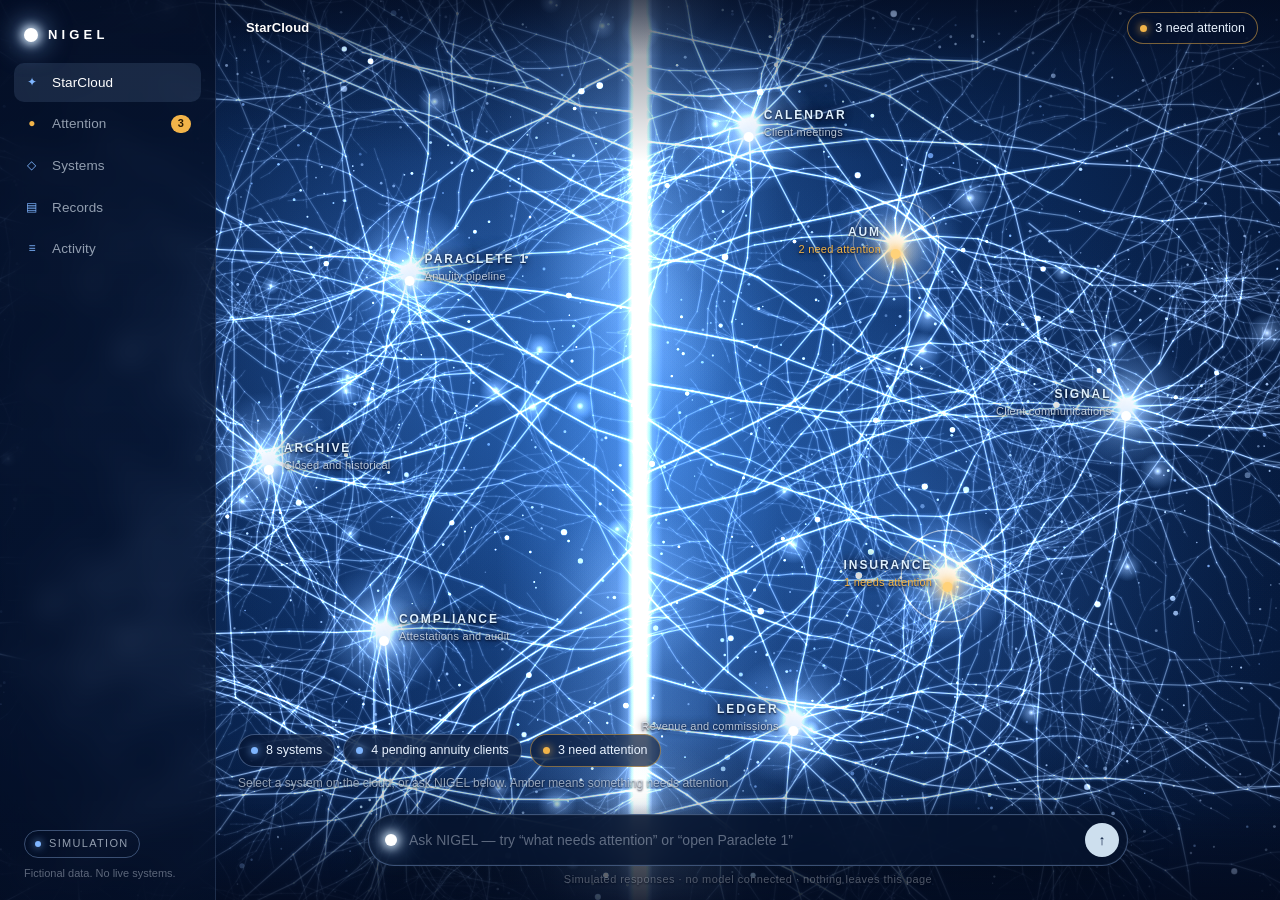
==== nigel/index.html @ a84715ee "Build the NIGEL StarCloud prototype A static, desktop-first prototype under nigel/: an edge-to-edge " ====
<!doctype html>
<html lang="en">
<head>
<meta charset="utf-8">
<meta name="viewport" content="width=device-width, initial-scale=1, viewport-fit=cover">
<meta name="color-scheme" content="dark">
<title>NIGEL — StarCloud</title>
<link rel="stylesheet" href="styles.css">
</head>
<body data-view="starcloud">
<canvas id="starcloud" aria-hidden="true"></canvas>
<div id="labels" class="labels"></div>

<aside class="sidebar" id="sidebar" aria-label="Primary">
  <div class="brand">
    <span class="brand-mark" aria-hidden="true"></span>
    <span class="brand-name">NIGEL</span>
  </div>
  <nav class="nav">
    <button class="nav-item is-active" data-nav="starcloud"><span class="nav-ico" aria-hidden="true">✦</span><span>StarCloud</span></button>
    <button class="nav-item" data-nav="attention"><span class="nav-ico nav-ico-amber" aria-hidden="true">●</span><span>Attention</span><span class="badge" id="attention-badge">3</span></button>
    <button class="nav-item" data-nav="systems"><span class="nav-ico" aria-hidden="true">◇</span><span>Systems</span></button>
    <button class="nav-item" data-nav="records"><span class="nav-ico" aria-hidden="true">▤</span><span>Records</span></button>
    <button class="nav-item" data-nav="activity"><span class="nav-ico" aria-hidden="true">≡</span><span>Activity</span></button>
  </nav>
  <div class="sidebar-foot">
    <div class="sim-pill"><span class="dot"></span>Simulation</div>
    <div class="foot-note">Fictional data. No live systems.</div>
  </div>
</aside>
<button class="menu-toggle" id="menu-toggle" aria-label="Open menu" aria-expanded="false">
  <span></span><span></span><span></span>
</button>
<div class="scrim" id="scrim"></div>

<header class="topbar">
  <nav class="crumbs" id="crumbs" aria-label="Breadcrumb"></nav>
  <div class="topbar-right">
    <button class="chip chip-amber" id="topbar-attention" title="Open attention">
      <span class="chip-dot"></span><span class="chip-full" id="topbar-attention-text">3 need attention</span><span class="chip-short" id="topbar-attention-n">3</span>
    </button>
  </div>
</header>

<main id="stage" class="stage" aria-live="polite"></main>

<section class="convo" id="convo" aria-label="Conversation with NIGEL">
  <div class="convo-log" id="convo-log" hidden></div>
  <form class="convo-bar" id="convo-form" autocomplete="off">
    <span class="convo-orb" aria-hidden="true"></span>
    <input id="convo-input" name="q" placeholder="Ask NIGEL — try “what needs attention” or “open Paraclete 1”" aria-label="Ask NIGEL">
    <button type="submit" class="convo-send" aria-label="Send">↑</button>
  </form>
  <div class="convo-hint">Simulated responses · no model connected · nothing leaves this page</div>
</section>

<div class="modal" id="modal" hidden>
  <div class="modal-card" role="dialog" aria-modal="true" aria-labelledby="modal-title">
    <h3 id="modal-title"></h3>
    <div id="modal-body"></div>
    <div class="modal-actions" id="modal-actions"></div>
  </div>
</div>

<script src="data.js"></script>
<script src="starcloud.js"></script>
<script src="app.js"></script>
</body>
</html>
---- nigel/styles.css ----
/* NIGEL prototype — presentation layer. Desktop first, phone supported. */
:root {
  --ink: #e9f3ff;
  --ink-dim: rgba(233, 243, 255, 0.62);
  --ink-faint: rgba(233, 243, 255, 0.38);
  --ice: #dff1ff;
  --blue: #7fb6ff;
  --blue-deep: #0a2a5c;
  --amber: #f2b449;
  --amber-soft: rgba(242, 180, 73, 0.18);
  --glass: rgba(5, 18, 44, 0.66);
  --glass-strong: rgba(5, 18, 44, 0.84);
  --line: rgba(160, 200, 255, 0.16);
  --line-strong: rgba(160, 200, 255, 0.34);
  --sidebar-w: 216px;
  --topbar-h: 56px;
  --convo-h: 92px;
  --radius: 14px;
  --font: -apple-system, BlinkMacSystemFont, "Segoe UI", Inter, Roboto, "Helvetica Neue", Arial, sans-serif;
  --mono: ui-monospace, SFMono-Regular, Menlo, Consolas, monospace;
}
* { box-sizing: border-box; }
[hidden] { display: none !important; }
html, body { height: 100%; }
body {
  margin: 0; font-family: var(--font); color: var(--ink); background: #030b1f;
  overflow: hidden; -webkit-font-smoothing: antialiased; font-size: 14px; line-height: 1.45;
}
button { font: inherit; color: inherit; }
a { color: var(--blue); }
h1, h2, h3, h4 { margin: 0; font-weight: 600; letter-spacing: -0.01em; }

#starcloud { position: fixed; inset: 0; display: block; z-index: 0; }

/* ---------- floating system labels ---------- */
.labels { position: fixed; inset: 0; z-index: 2; pointer-events: none; }
.label {
  position: absolute; left: 0; top: 0; pointer-events: auto; cursor: pointer;
  background: none; border: 0; padding: 0; text-align: left;
  display: flex; align-items: center; gap: 10px;
  transform: translate(-9999px, -9999px);
  transition: opacity .35s ease;
}
.label-core {
  width: 10px; height: 10px; border-radius: 50%; flex: none;
  background: #fff; box-shadow: 0 0 10px 3px rgba(220, 238, 255, 0.85), 0 0 26px 8px rgba(140, 190, 255, 0.45);
}
.label-text { display: flex; flex-direction: column; gap: 1px; margin-top: -2px; }
.label-name {
  font-size: 12px; font-weight: 600; letter-spacing: 0.16em; text-transform: uppercase; color: var(--ice);
  text-shadow: 0 0 8px rgba(3, 11, 31, 0.9), 0 1px 2px rgba(3, 11, 31, 0.9), 0 0 18px rgba(3, 11, 31, 0.8);
  white-space: nowrap;
}
.label-sub {
  font-size: 11px; color: rgba(233, 243, 255, 0.78); letter-spacing: 0.02em; white-space: nowrap;
  text-shadow: 0 0 8px rgba(3, 11, 31, 0.95), 0 1px 2px rgba(3, 11, 31, 0.95);
}
.label:hover .label-name, .label.is-focus .label-name { color: #fff; }
.label.is-amber .label-core { background: #ffd27a; box-shadow: 0 0 10px 3px rgba(255, 200, 110, 0.9), 0 0 26px 9px rgba(242, 180, 73, 0.45); }
.label.is-amber .label-sub { color: var(--amber); }
.label.flip { flex-direction: row-reverse; }
.label.flip .label-text { text-align: right; align-items: flex-end; }
.label > * { transform: translate(0, -50%); }
.label:not(.flip):not(.stack) .label-core { margin-left: -5px; }
.label.stack { flex-direction: column; gap: 8px; }
.label.stack .label-text { align-items: center; text-align: center; transform: none; margin-top: 0; }
.label.flip .label-core { margin-right: -5px; }
body:not([data-view="starcloud"]) .label { opacity: 0.55; }
body:not([data-view="starcloud"]) .label.is-focus { opacity: 1; }
body[data-panel] .label { opacity: 0.35; }
body[data-panel] .label.is-focus { opacity: 0.9; }

/* ---------- sidebar ---------- */
.sidebar {
  position: fixed; left: 0; top: 0; bottom: 0; width: var(--sidebar-w); z-index: 6;
  display: flex; flex-direction: column; padding: 22px 14px 18px;
  background: linear-gradient(180deg, rgba(4, 14, 36, 0.78), rgba(4, 14, 36, 0.62));
  border-right: 1px solid var(--line);
  backdrop-filter: blur(14px); -webkit-backdrop-filter: blur(14px);
  transition: transform .3s ease;
}
.brand { display: flex; align-items: center; gap: 10px; padding: 4px 10px 18px; }
.brand-mark {
  width: 14px; height: 14px; border-radius: 50%; background: #fff;
  box-shadow: 0 0 10px 3px rgba(220, 238, 255, 0.9), 0 0 24px 8px rgba(140, 190, 255, 0.5);
}
.brand-name { font-size: 13px; letter-spacing: 0.32em; font-weight: 700; color: #fff; }
.nav { display: flex; flex-direction: column; gap: 2px; }
.nav-item {
  display: flex; align-items: center; gap: 12px; width: 100%; text-align: left;
  padding: 10px 10px; border: 0; border-radius: 10px; background: none; cursor: pointer;
  color: var(--ink-dim); font-size: 13.5px; letter-spacing: 0.01em;
  transition: background .15s ease, color .15s ease;
}
.nav-item:hover { color: var(--ink); background: rgba(160, 200, 255, 0.07); }
.nav-item.is-active { color: #fff; background: rgba(160, 200, 255, 0.12); }
.nav-ico { width: 16px; text-align: center; font-size: 12px; color: var(--blue); }
.nav-ico-amber { color: var(--amber); }
.badge {
  margin-left: auto; min-width: 20px; padding: 1px 6px; border-radius: 999px; text-align: center;
  font-size: 11px; font-weight: 700; color: #2a1900; background: var(--amber);
}
.badge.is-zero { background: rgba(160, 200, 255, 0.18); color: var(--ink-dim); }
.sidebar-foot { margin-top: auto; padding: 0 10px; }
.sim-pill {
  display: inline-flex; align-items: center; gap: 8px; padding: 5px 10px; border-radius: 999px;
  border: 1px solid var(--line-strong); font-size: 11px; letter-spacing: 0.12em; text-transform: uppercase; color: var(--ink-dim);
}
.sim-pill .dot { width: 6px; height: 6px; border-radius: 50%; background: var(--blue); box-shadow: 0 0 8px var(--blue); }
.foot-note { margin-top: 8px; font-size: 11px; color: var(--ink-faint); }

.menu-toggle {
  display: none; position: fixed; left: 12px; top: 12px; z-index: 8; width: 40px; height: 40px;
  border-radius: 10px; border: 1px solid var(--line-strong); background: var(--glass-strong); cursor: pointer;
  flex-direction: column; align-items: center; justify-content: center; gap: 4px;
}
.menu-toggle span { display: block; width: 16px; height: 1.5px; background: var(--ice); }
.scrim { display: none; position: fixed; inset: 0; z-index: 5; background: rgba(3, 11, 31, 0.55); }

/* ---------- top bar ---------- */
.topbar {
  position: fixed; left: var(--sidebar-w); right: 0; top: 0; height: var(--topbar-h); z-index: 4;
  display: flex; align-items: center; justify-content: space-between; gap: 12px; padding: 0 22px;
  background: linear-gradient(180deg, rgba(3, 11, 31, 0.55), rgba(3, 11, 31, 0));
}
.crumbs { display: flex; align-items: center; gap: 6px; min-width: 0; overflow: hidden; }
.crumb {
  border: 0; background: none; padding: 6px 8px; border-radius: 8px; cursor: pointer;
  color: var(--ink-dim); font-size: 13px; white-space: nowrap; letter-spacing: 0.01em;
  text-shadow: 0 1px 2px rgba(3, 11, 31, 0.9);
}
.crumb:hover { color: #fff; background: rgba(160, 200, 255, 0.1); }
.crumb.is-current { color: #fff; font-weight: 600; cursor: default; }
.crumb.is-current:hover { background: none; }
.crumb-sep { color: var(--ink-faint); font-size: 12px; }
.chip {
  display: inline-flex; align-items: center; gap: 8px; padding: 6px 12px; border-radius: 999px; cursor: pointer;
  border: 1px solid var(--line-strong); background: var(--glass); color: var(--ink); font-size: 12.5px;
  backdrop-filter: blur(10px); -webkit-backdrop-filter: blur(10px);
}
.chip-dot { width: 7px; height: 7px; border-radius: 50%; background: var(--blue); box-shadow: 0 0 8px var(--blue); }
.chip-short { display: none; }
.chip-amber { border-color: rgba(242, 180, 73, 0.5); }
.chip-amber .chip-dot { background: var(--amber); box-shadow: 0 0 8px var(--amber); }
.chip-amber.is-clear { border-color: var(--line-strong); }
.chip-amber.is-clear .chip-dot { background: var(--blue); box-shadow: 0 0 8px var(--blue); }

/* ---------- stage / panels ---------- */
.stage {
  position: fixed; left: var(--sidebar-w); right: 0; top: var(--topbar-h); bottom: var(--convo-h); z-index: 3;
  padding: 8px 22px 12px; overflow: auto; pointer-events: none;
}
.stage > * { pointer-events: auto; }
.panel {
  margin: 0 auto; max-width: 1180px; border-radius: var(--radius);
  background: var(--glass); border: 1px solid var(--line);
  backdrop-filter: blur(18px) saturate(1.2); -webkit-backdrop-filter: blur(18px) saturate(1.2);
  box-shadow: 0 30px 80px rgba(0, 0, 0, 0.35), inset 0 1px 0 rgba(255, 255, 255, 0.05);
  animation: panel-in .38s cubic-bezier(.2,.8,.2,1) both;
}
@keyframes panel-in { from { opacity: 0; transform: translateY(14px) scale(.985); } to { opacity: 1; transform: none; } }
.panel-head { display: flex; align-items: flex-end; justify-content: space-between; gap: 16px; padding: 22px 26px 16px; border-bottom: 1px solid var(--line); }
.panel-head h1 { font-size: 22px; }
.panel-head h1 small { display: block; font-size: 11px; letter-spacing: 0.18em; text-transform: uppercase; color: var(--ink-dim); font-weight: 600; margin-bottom: 6px; }
.panel-head .lede { margin: 6px 0 0; color: var(--ink-dim); font-size: 13.5px; max-width: 60ch; }
.panel-body { padding: 18px 26px 24px; }
.grid { display: grid; gap: 12px; grid-template-columns: repeat(auto-fill, minmax(250px, 1fr)); }
.tile {
  display: flex; flex-direction: column; gap: 6px; text-align: left; padding: 16px 16px 14px; border-radius: 12px; cursor: pointer;
  background: rgba(160, 200, 255, 0.05); border: 1px solid var(--line); color: var(--ink);
  transition: transform .18s ease, background .18s ease, border-color .18s ease;
}
.tile:hover { transform: translateY(-2px); background: rgba(160, 200, 255, 0.1); border-color: var(--line-strong); }
.tile-top { display: flex; align-items: center; gap: 8px; }
.tile-core { width: 8px; height: 8px; border-radius: 50%; background: #fff; box-shadow: 0 0 8px 2px rgba(220, 238, 255, 0.8); }
.tile.is-amber .tile-core { background: #ffd27a; box-shadow: 0 0 8px 2px rgba(255, 200, 110, 0.9); }
.tile-name { font-size: 15px; font-weight: 600; }
.tile-count { margin-left: auto; font-family: var(--mono); font-size: 12px; color: var(--ink-dim); }
.tile-sub { color: var(--ink-dim); font-size: 12.5px; }
.tile-flag { font-size: 11px; letter-spacing: 0.14em; text-transform: uppercase; color: var(--amber); font-weight: 700; }
.tile.is-disabled { opacity: 0.55; cursor: default; }
.tile.is-disabled:hover { transform: none; background: rgba(160, 200, 255, 0.05); border-color: var(--line); }

.list { display: flex; flex-direction: column; gap: 8px; }
.row {
  display: grid; grid-template-columns: 1fr auto; gap: 8px 16px; align-items: center; text-align: left; width: 100%;
  padding: 14px 16px; border-radius: 12px; cursor: pointer;
  background: rgba(160, 200, 255, 0.05); border: 1px solid var(--line); color: var(--ink);
  transition: background .18s ease, border-color .18s ease;
}
.row:hover { background: rgba(160, 200, 255, 0.1); border-color: var(--line-strong); }
.row-title { font-size: 15px; font-weight: 600; }
.row-sub { color: var(--ink-dim); font-size: 12.5px; margin-top: 2px; }
.row-meta { text-align: right; font-size: 12px; color: var(--ink-dim); }
.stage-tag { display: inline-block; padding: 2px 8px; border-radius: 999px; font-size: 11px; letter-spacing: 0.08em; text-transform: uppercase; border: 1px solid var(--line-strong); color: var(--ink-dim); }
.stage-tag.is-live { border-color: rgba(127, 182, 255, 0.6); color: var(--blue); }

/* ---------- attention ---------- */
.group-title { display: flex; align-items: center; gap: 10px; margin: 18px 0 10px; font-size: 11px; letter-spacing: 0.18em; text-transform: uppercase; color: var(--ink-dim); font-weight: 700; }
.group-title:first-child { margin-top: 0; }
.group-title .n { font-family: var(--mono); color: var(--amber); }
.review {
  border-radius: 12px; border: 1px solid rgba(242, 180, 73, 0.35); background: linear-gradient(180deg, rgba(242, 180, 73, 0.08), rgba(242, 180, 73, 0.02));
  padding: 16px 18px; display: grid; grid-template-columns: 1fr auto; gap: 10px 18px;
}
.review.is-done { border-color: var(--line); background: rgba(160, 200, 255, 0.04); opacity: 0.8; }
.review-kind { font-size: 11px; letter-spacing: 0.16em; text-transform: uppercase; color: var(--amber); font-weight: 700; }
.review.is-done .review-kind { color: var(--blue); }
.review-title { font-size: 15.5px; font-weight: 600; margin-top: 4px; }
.review-summary { color: var(--ink-dim); margin-top: 4px; font-size: 13px; }
.review-detail { margin-top: 10px; padding: 10px 12px; border-radius: 8px; background: rgba(3, 11, 31, 0.45); font-size: 13px; color: var(--ink); border: 1px solid var(--line); }
.review-due { text-align: right; font-size: 12px; color: var(--ink-dim); white-space: nowrap; }
.review-actions { grid-column: 1 / -1; display: flex; flex-wrap: wrap; gap: 8px; margin-top: 4px; }
.review-outcome { grid-column: 1 / -1; font-size: 12.5px; color: var(--blue); }

/* ---------- buttons ---------- */
.btn {
  display: inline-flex; align-items: center; gap: 8px; padding: 8px 14px; border-radius: 10px; cursor: pointer;
  border: 1px solid var(--line-strong); background: rgba(160, 200, 255, 0.08); color: var(--ink); font-size: 13px; font-weight: 500;
  transition: background .15s ease, border-color .15s ease, transform .1s ease;
}
.btn:hover { background: rgba(160, 200, 255, 0.16); }
.btn:active { transform: translateY(1px); }
.btn-primary { background: linear-gradient(180deg, rgba(223, 241, 255, 0.98), rgba(180, 215, 255, 0.95)); color: #061a3d; border-color: transparent; font-weight: 600; }
.btn-primary:hover { background: #fff; }
.btn-amber { border-color: rgba(242, 180, 73, 0.6); color: #ffd27a; background: var(--amber-soft); }
.btn-amber:hover { background: rgba(242, 180, 73, 0.28); }
.btn-ghost { border-color: transparent; background: none; color: var(--ink-dim); }
.btn-ghost:hover { color: var(--ink); background: rgba(160, 200, 255, 0.08); }
.btn[disabled] { opacity: 0.45; cursor: not-allowed; }
.btn .sim { font-size: 10px; letter-spacing: 0.12em; text-transform: uppercase; opacity: 0.7; }

/* ---------- record detail ---------- */
.stepper { display: flex; gap: 6px; margin: 4px 0 0; flex-wrap: wrap; }
.step { display: flex; align-items: center; gap: 8px; padding: 6px 12px 6px 8px; border-radius: 999px; border: 1px solid var(--line); font-size: 12px; color: var(--ink-dim); }
.step .k { width: 18px; height: 18px; border-radius: 50%; display: grid; place-items: center; font-size: 10px; font-weight: 700; border: 1px solid var(--line-strong); }
.step.is-done { color: var(--ink); border-color: rgba(127, 182, 255, 0.4); }
.step.is-done .k { background: var(--blue); color: #061a3d; border-color: transparent; }
.step.is-current { color: #fff; border-color: rgba(223, 241, 255, 0.8); background: rgba(223, 241, 255, 0.08); }
.step.is-current .k { background: #fff; color: #061a3d; border-color: transparent; box-shadow: 0 0 10px rgba(223, 241, 255, 0.8); }
.two-col { display: grid; grid-template-columns: minmax(0, 1.1fr) minmax(0, 1fr); gap: 18px; }
.card { border-radius: 12px; border: 1px solid var(--line); background: rgba(160, 200, 255, 0.045); padding: 16px 18px; }
.card h3 { font-size: 11px; letter-spacing: 0.18em; text-transform: uppercase; color: var(--ink-dim); font-weight: 700; margin-bottom: 12px; }
.kv { display: grid; grid-template-columns: 140px 1fr; gap: 8px 14px; font-size: 13px; }
.kv dt { color: var(--ink-dim); } .kv dd { margin: 0; }
.members { display: flex; flex-direction: column; gap: 8px; margin-bottom: 14px; }
.member { display: flex; align-items: center; gap: 12px; }
.avatar { width: 34px; height: 34px; border-radius: 50%; display: grid; place-items: center; font-size: 12px; font-weight: 700; background: rgba(160, 200, 255, 0.14); border: 1px solid var(--line-strong); }
.member .who { font-weight: 600; } .member .what { color: var(--ink-dim); font-size: 12px; }
.docs { display: flex; flex-direction: column; gap: 6px; }
.doc { display: flex; justify-content: space-between; gap: 10px; font-size: 13px; padding: 8px 10px; border-radius: 8px; background: rgba(3, 11, 31, 0.35); }
.doc .st { color: var(--ink-dim); font-size: 12px; } .doc .st.is-amber { color: var(--amber); }
.actions { display: flex; flex-direction: column; gap: 10px; }
.action { display: grid; grid-template-columns: 1fr auto; gap: 4px 14px; align-items: center; padding: 12px 14px; border-radius: 10px; border: 1px solid var(--line); background: rgba(3, 11, 31, 0.35); }
.action.is-current { border-color: rgba(223, 241, 255, 0.5); }
.action.is-done { opacity: 0.7; }
.action .t { font-weight: 600; font-size: 13.5px; } .action .d { color: var(--ink-dim); font-size: 12px; grid-column: 1; }
.action .t { grid-column: 1; grid-row: 1; } .action .d { grid-row: 2; }
.act-ctl { grid-column: 2; grid-row: 1 / span 2; display: flex; align-items: center; }
.memo { margin-top: 12px; padding: 12px 14px; border-radius: 10px; background: rgba(3, 11, 31, 0.5); border: 1px solid var(--line); font-size: 13px; white-space: pre-wrap; min-height: 64px; }
.memo.is-typing::after { content: '▍'; color: var(--blue); animation: blink 1s steps(2) infinite; }
@keyframes blink { 50% { opacity: 0; } }
.sim-tag { display: inline-flex; align-items: center; gap: 6px; font-size: 10px; letter-spacing: 0.16em; text-transform: uppercase; color: var(--blue); font-weight: 700; }
.sim-tag::before { content: ''; width: 6px; height: 6px; border-radius: 50%; background: var(--blue); box-shadow: 0 0 6px var(--blue); }
.illus { width: 100%; border-collapse: collapse; margin-top: 10px; font-size: 13px; }
.illus th, .illus td { text-align: left; padding: 7px 8px; border-bottom: 1px solid var(--line); }
.illus th { color: var(--ink-dim); font-weight: 500; font-size: 12px; }
.illus td.num { text-align: right; font-family: var(--mono); }
.progress { display: flex; flex-direction: column; gap: 8px; margin-top: 12px; }
.pstep { display: flex; align-items: center; gap: 10px; font-size: 13px; color: var(--ink-dim); }
.pstep .pd { width: 10px; height: 10px; border-radius: 50%; border: 1px solid var(--line-strong); }
.pstep.is-active { color: var(--ink); } .pstep.is-active .pd { background: var(--blue); box-shadow: 0 0 8px var(--blue); animation: pulse 1s ease infinite; }
.pstep.is-done { color: var(--ink); } .pstep.is-done .pd { background: #fff; }
@keyframes pulse { 50% { transform: scale(1.4); } }
.receipt { margin-top: 12px; padding: 12px 14px; border-radius: 10px; border: 1px dashed rgba(127, 182, 255, 0.5); font-family: var(--mono); font-size: 12.5px; }
.timeline { display: flex; flex-direction: column; gap: 8px; }
.tl { display: grid; grid-template-columns: 78px 1fr; gap: 12px; font-size: 13px; }
.tl .w { color: var(--ink-dim); font-size: 12px; padding-top: 1px; }
.tl.is-new .x { color: var(--ice); }
.callout { margin-top: 14px; padding: 10px 12px; border-radius: 10px; background: var(--amber-soft); border: 1px solid rgba(242, 180, 73, 0.4); font-size: 13px; }
.callout strong { color: var(--amber); }

/* ---------- starcloud overlay chip ---------- */
.orient { position: absolute; left: 22px; bottom: 16px; display: flex; flex-direction: column; gap: 8px; align-items: flex-start; }
.orient .hint { font-size: 12px; color: var(--ink-dim); text-shadow: 0 1px 2px rgba(3, 11, 31, 0.9); }
.orient .stats { display: flex; gap: 8px; flex-wrap: wrap; }

/* ---------- conversation bar ---------- */
.convo {
  position: fixed; left: var(--sidebar-w); right: 0; bottom: 0; z-index: 7;
  display: flex; flex-direction: column; align-items: center; gap: 6px; padding: 10px 22px 12px;
  background: linear-gradient(0deg, rgba(3, 11, 31, 0.75), rgba(3, 11, 31, 0));
  pointer-events: none;
}
.convo > * { pointer-events: auto; }
.convo-log {
  width: min(760px, 100%); max-height: 38vh; overflow: auto; display: flex; flex-direction: column; gap: 8px;
  padding: 12px 14px; border-radius: 14px; background: var(--glass-strong); border: 1px solid var(--line);
  backdrop-filter: blur(16px); -webkit-backdrop-filter: blur(16px);
  animation: panel-in .3s ease both;
}
.msg { max-width: 82%; padding: 8px 12px; border-radius: 12px; font-size: 13.5px; line-height: 1.45; }
.msg.user { align-self: flex-end; background: rgba(223, 241, 255, 0.92); color: #061a3d; border-bottom-right-radius: 4px; }
.msg.nigel { align-self: flex-start; background: rgba(160, 200, 255, 0.1); border: 1px solid var(--line); border-bottom-left-radius: 4px; }
.msg.nigel .from { display: block; font-size: 10px; letter-spacing: 0.16em; text-transform: uppercase; color: var(--blue); font-weight: 700; margin-bottom: 3px; }
.msg-chips { display: flex; flex-wrap: wrap; gap: 6px; margin-top: 8px; }
.msg-chips .btn { padding: 5px 10px; font-size: 12px; }
.msg.thinking .dots span { display: inline-block; width: 5px; height: 5px; margin-right: 3px; border-radius: 50%; background: var(--blue); animation: bounce 1s infinite; }
.msg.thinking .dots span:nth-child(2) { animation-delay: .15s; } .msg.thinking .dots span:nth-child(3) { animation-delay: .3s; }
@keyframes bounce { 50% { transform: translateY(-3px); opacity: .5; } }
.convo-bar {
  width: min(760px, 100%); display: flex; align-items: center; gap: 10px; padding: 8px 8px 8px 16px; border-radius: 999px;
  background: var(--glass-strong); border: 1px solid var(--line-strong);
  backdrop-filter: blur(16px); -webkit-backdrop-filter: blur(16px);
  box-shadow: 0 10px 40px rgba(0, 0, 0, 0.35), 0 0 0 1px rgba(255, 255, 255, 0.03) inset;
}
.convo-bar:focus-within { border-color: rgba(223, 241, 255, 0.55); box-shadow: 0 10px 40px rgba(0, 0, 0, 0.35), 0 0 24px rgba(127, 182, 255, 0.25); }
.convo-orb { width: 12px; height: 12px; border-radius: 50%; background: #fff; flex: none; box-shadow: 0 0 10px 3px rgba(220, 238, 255, 0.85), 0 0 22px 7px rgba(140, 190, 255, 0.45); }
.convo-bar input { flex: 1; min-width: 0; background: none; border: 0; outline: 0; color: #fff; font: inherit; font-size: 14px; }
.convo-bar input::placeholder { color: var(--ink-faint); }
.convo-send { width: 34px; height: 34px; border-radius: 50%; border: 0; cursor: pointer; background: rgba(223, 241, 255, 0.92); color: #061a3d; font-weight: 700; }
.convo-send:hover { background: #fff; }
.convo-hint { font-size: 11px; color: var(--ink-faint); letter-spacing: 0.04em; text-shadow: 0 1px 2px rgba(3, 11, 31, 0.9); }

/* ---------- modal ---------- */
.modal { position: fixed; inset: 0; z-index: 20; display: grid; place-items: center; background: rgba(3, 11, 31, 0.6); backdrop-filter: blur(6px); padding: 16px; }
.modal-card { width: min(460px, 100%); padding: 22px 24px; border-radius: 14px; background: var(--glass-strong); border: 1px solid var(--line-strong); box-shadow: 0 30px 80px rgba(0, 0, 0, 0.5); animation: panel-in .25s ease both; }
.modal-card h3 { font-size: 17px; margin-bottom: 8px; }
.modal-card p { margin: 0 0 8px; color: var(--ink-dim); font-size: 13.5px; }
.modal-actions { display: flex; justify-content: flex-end; gap: 8px; margin-top: 16px; }

/* ---------- toast ---------- */
.toast { position: fixed; left: 50%; bottom: calc(var(--convo-h) + 12px); transform: translateX(-50%); z-index: 30; padding: 10px 16px; border-radius: 999px; background: var(--glass-strong); border: 1px solid var(--line-strong); font-size: 13px; animation: panel-in .25s ease both; pointer-events: none; }

/* ---------- responsive ---------- */
@media (max-width: 1100px) {
  .two-col { grid-template-columns: 1fr; }
}
@media (max-width: 860px) {
  :root { --sidebar-w: 0px; --topbar-h: 60px; --convo-h: 96px; }
  body { font-size: 14px; }
  .sidebar { width: 250px; transform: translateX(-100%); box-shadow: 0 0 60px rgba(0, 0, 0, 0.6); }
  body.menu-open .sidebar { transform: none; }
  body.menu-open .scrim { display: block; }
  .menu-toggle { display: flex; }
  .topbar { padding: 0 12px 0 62px; }
  .crumbs { flex: 1; }
  .crumb { padding: 6px 4px; font-size: 12.5px; }
  .crumb.is-current { min-width: 0; overflow: hidden; text-overflow: ellipsis; }
  .crumbs .crumb:not(.is-current):not(.crumb-back) { display: none; }
  .crumbs .crumb-sep { display: none; }
  .chip-full { display: none; } .chip-short { display: inline; font-weight: 700; }
  .topbar-right { flex: none; }
  .chip { padding: 6px 10px; font-size: 12px; }
  .stage { padding: 4px 12px 12px; }
  .panel-head { padding: 18px 16px 12px; flex-direction: column; align-items: flex-start; }
  .panel-head h1 { font-size: 19px; }
  .panel-body { padding: 14px 16px 18px; }
  .grid { grid-template-columns: 1fr 1fr; gap: 8px; }
  .kv { grid-template-columns: 110px 1fr; }
  .review { grid-template-columns: 1fr; }
  .review-due { text-align: left; }
  .label-name { font-size: 10.5px; letter-spacing: 0.12em; }
  .label-sub { font-size: 10px; }
  .orient { left: 12px; bottom: 8px; } .orient .hint { display: none; }
  .convo { padding: 8px 12px 10px; }
  .convo-hint { display: none; }
  .convo-bar input { font-size: 16px; }
  .msg { max-width: 92%; }
}
@media (max-width: 480px) {
  .grid { grid-template-columns: 1fr; }
  .stepper { gap: 4px; } .step { padding: 4px 8px 4px 5px; font-size: 11px; }
  .action { grid-template-columns: 1fr; } .act-ctl { grid-column: 1; grid-row: auto; margin-top: 6px; }
}
@media (prefers-reduced-motion: reduce) {
  .panel, .convo-log, .modal-card, .toast { animation: none; }
  .pstep.is-active .pd, .memo.is-typing::after { animation: none; }
}
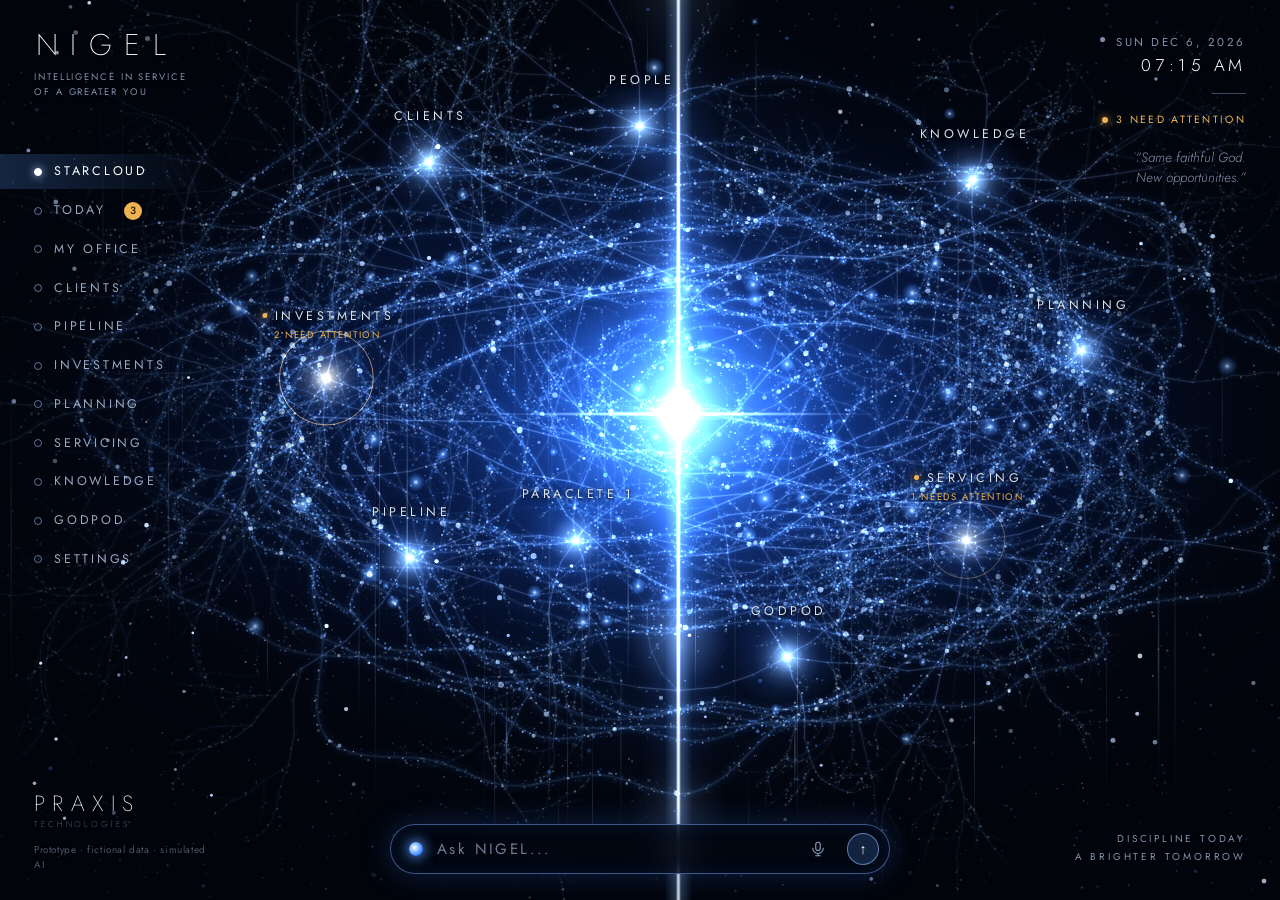
==== commit b2d5d42f: "Rebuild the NIGEL presentation against the visual reference The StarCloud now matches the reference:" ====
--- a/nigel/index.html
+++ b/nigel/index.html
@@ -5,6 +5,8 @@
 <meta name="viewport" content="width=device-width, initial-scale=1, viewport-fit=cover">
 <meta name="color-scheme" content="dark">
 <title>NIGEL — StarCloud</title>
+<link rel="preconnect" href="https://fonts.googleapis.com">
+<link rel="stylesheet" href="https://fonts.googleapis.com/css2?family=Jost:ital,wght@0,200;0,300;0,400;0,500;1,300&display=swap">
 <link rel="stylesheet" href="styles.css">
 </head>
 <body data-view="starcloud">
@@ -13,34 +15,37 @@
 
 <aside class="sidebar" id="sidebar" aria-label="Primary">
   <div class="brand">
-    <span class="brand-mark" aria-hidden="true"></span>
-    <span class="brand-name">NIGEL</span>
+    <div class="wordmark">NIGEL</div>
+    <div class="tagline">Intelligence in service<br>of a greater you</div>
   </div>
   <nav class="nav">
-    <button class="nav-item is-active" data-nav="starcloud"><span class="nav-ico" aria-hidden="true">✦</span><span>StarCloud</span></button>
-    <button class="nav-item" data-nav="attention"><span class="nav-ico nav-ico-amber" aria-hidden="true">●</span><span>Attention</span><span class="badge" id="attention-badge">3</span></button>
-    <button class="nav-item" data-nav="systems"><span class="nav-ico" aria-hidden="true">◇</span><span>Systems</span></button>
-    <button class="nav-item" data-nav="records"><span class="nav-ico" aria-hidden="true">▤</span><span>Records</span></button>
-    <button class="nav-item" data-nav="activity"><span class="nav-ico" aria-hidden="true">≡</span><span>Activity</span></button>
+    <button class="nav-item is-active" data-nav="/">StarCloud</button>
+    <button class="nav-item" data-nav="/today">Today<span class="badge" id="attention-badge">3</span></button>
+    <button class="nav-item" data-nav="/office">My Office</button>
+    <button class="nav-item" data-nav="/systems/clients">Clients</button>
+    <button class="nav-item" data-nav="/systems/pipeline">Pipeline</button>
+    <button class="nav-item" data-nav="/systems/investments">Investments</button>
+    <button class="nav-item" data-nav="/systems/planning">Planning</button>
+    <button class="nav-item" data-nav="/systems/servicing">Servicing</button>
+    <button class="nav-item" data-nav="/systems/knowledge">Knowledge</button>
+    <button class="nav-item" data-nav="/systems/godpod">GodPod</button>
+    <button class="nav-item" data-nav="/settings">Settings</button>
   </nav>
   <div class="sidebar-foot">
-    <div class="sim-pill"><span class="dot"></span>Simulation</div>
-    <div class="foot-note">Fictional data. No live systems.</div>
+    <div class="praxis">PRAXIS<span>Technologies</span></div>
+    <div class="foot-note">Prototype · fictional data · simulated AI</div>
   </div>
 </aside>
-<button class="menu-toggle" id="menu-toggle" aria-label="Open menu" aria-expanded="false">
-  <span></span><span></span><span></span>
-</button>
+<button class="menu-toggle" id="menu-toggle" aria-label="Open menu" aria-expanded="false"><span></span><span></span><span></span></button>
 <div class="scrim" id="scrim"></div>
 
-<header class="topbar">
-  <nav class="crumbs" id="crumbs" aria-label="Breadcrumb"></nav>
-  <div class="topbar-right">
-    <button class="chip chip-amber" id="topbar-attention" title="Open attention">
-      <span class="chip-dot"></span><span class="chip-full" id="topbar-attention-text">3 need attention</span><span class="chip-short" id="topbar-attention-n">3</span>
-    </button>
-  </div>
-</header>
+<div class="corner corner-tr">
+  <div class="clock"><div class="date" id="clock-date">THU SEP 12, 2026</div><div class="time" id="clock-time">06:14 AM</div></div>
+  <div class="rule"></div>
+  <button class="attn" id="topbar-attention"><span class="attn-dot"></span><span id="topbar-attention-text">3 need attention</span></button>
+  <div class="quote">“Same faithful God.<br>New opportunities.”</div>
+</div>
+<div class="corner corner-br">Discipline today<br>A brighter tomorrow</div>
 
 <main id="stage" class="stage" aria-live="polite"></main>
 
@@ -48,10 +53,12 @@
   <div class="convo-log" id="convo-log" hidden></div>
   <form class="convo-bar" id="convo-form" autocomplete="off">
     <span class="convo-orb" aria-hidden="true"></span>
-    <input id="convo-input" name="q" placeholder="Ask NIGEL — try “what needs attention” or “open Paraclete 1”" aria-label="Ask NIGEL">
+    <input id="convo-input" name="q" placeholder="Ask NIGEL..." aria-label="Ask NIGEL">
+    <button type="button" class="convo-mic" id="convo-mic" aria-label="Voice input (not in this prototype)">
+      <svg viewBox="0 0 24 24" width="18" height="18" fill="none" stroke="currentColor" stroke-width="1.5" stroke-linecap="round"><rect x="9" y="3" width="6" height="11" rx="3"/><path d="M5 11a7 7 0 0 0 14 0M12 18v3M9 21h6"/></svg>
+    </button>
     <button type="submit" class="convo-send" aria-label="Send">↑</button>
   </form>
-  <div class="convo-hint">Simulated responses · no model connected · nothing leaves this page</div>
 </section>
 
 <div class="modal" id="modal" hidden>
--- a/nigel/styles.css
+++ b/nigel/styles.css
@@ -1,34 +1,34 @@
-/* NIGEL prototype — presentation layer. Desktop first, phone supported. */
+/* NIGEL — presentation. Single dark visual world, painted explicitly. Desktop first, phone supported. */
 :root {
-  --ink: #e9f3ff;
-  --ink-dim: rgba(233, 243, 255, 0.62);
-  --ink-faint: rgba(233, 243, 255, 0.38);
-  --ice: #dff1ff;
-  --blue: #7fb6ff;
-  --blue-deep: #0a2a5c;
-  --amber: #f2b449;
-  --amber-soft: rgba(242, 180, 73, 0.18);
-  --glass: rgba(5, 18, 44, 0.66);
-  --glass-strong: rgba(5, 18, 44, 0.84);
-  --line: rgba(160, 200, 255, 0.16);
-  --line-strong: rgba(160, 200, 255, 0.34);
-  --sidebar-w: 216px;
-  --topbar-h: 56px;
-  --convo-h: 92px;
-  --radius: 14px;
-  --font: -apple-system, BlinkMacSystemFont, "Segoe UI", Inter, Roboto, "Helvetica Neue", Arial, sans-serif;
+  --ink: #e6efff;
+  --ink-dim: rgba(200, 220, 255, 0.66);
+  --ink-faint: rgba(200, 220, 255, 0.38);
+  --ice: #dbeafe;
+  --blue: #5b9cff;
+  --blue-soft: rgba(91, 156, 255, 0.16);
+  --amber: #f0b352;
+  --amber-soft: rgba(240, 179, 82, 0.16);
+  --ground: #01040b;
+  --glass: rgba(2, 7, 18, 0.84);
+  --glass-strong: rgba(2, 7, 18, 0.92);
+  --line: rgba(120, 170, 255, 0.16);
+  --line-strong: rgba(120, 170, 255, 0.36);
+  --sidebar-w: 212px;
+  --convo-h: 88px;
+  --font: "Jost", "Futura", "Avenir Next", "Helvetica Neue", Arial, sans-serif;
   --mono: ui-monospace, SFMono-Regular, Menlo, Consolas, monospace;
 }
 * { box-sizing: border-box; }
 [hidden] { display: none !important; }
 html, body { height: 100%; }
 body {
-  margin: 0; font-family: var(--font); color: var(--ink); background: #030b1f;
-  overflow: hidden; -webkit-font-smoothing: antialiased; font-size: 14px; line-height: 1.45;
+  margin: 0; font-family: var(--font); color: var(--ink); background: var(--ground);
+  overflow: hidden; -webkit-font-smoothing: antialiased; font-size: 14.5px; line-height: 1.5; font-weight: 400;
 }
 button { font: inherit; color: inherit; }
-a { color: var(--blue); }
-h1, h2, h3, h4 { margin: 0; font-weight: 600; letter-spacing: -0.01em; }
+h1, h2, h3, h4 { margin: 0; font-weight: 300; letter-spacing: 0.01em; }
+.eyebrow, .u { font-size: 11px; letter-spacing: 0.24em; text-transform: uppercase; font-weight: 400; }
+:focus-visible { outline: 1px solid rgba(180, 210, 255, 0.8); outline-offset: 2px; }
 
 #starcloud { position: fixed; inset: 0; display: block; z-index: 0; }
 
@@ -36,341 +36,306 @@
 .labels { position: fixed; inset: 0; z-index: 2; pointer-events: none; }
 .label {
   position: absolute; left: 0; top: 0; pointer-events: auto; cursor: pointer;
-  background: none; border: 0; padding: 0; text-align: left;
-  display: flex; align-items: center; gap: 10px;
-  transform: translate(-9999px, -9999px);
-  transition: opacity .35s ease;
-}
-.label-core {
-  width: 10px; height: 10px; border-radius: 50%; flex: none;
-  background: #fff; box-shadow: 0 0 10px 3px rgba(220, 238, 255, 0.85), 0 0 26px 8px rgba(140, 190, 255, 0.45);
-}
-.label-text { display: flex; flex-direction: column; gap: 1px; margin-top: -2px; }
+  background: none; border: 0; padding: 6px 8px; text-align: center;
+  display: flex; flex-direction: column; align-items: center; gap: 2px;
+  transform: translate(-9999px, -9999px); transition: opacity .35s ease;
+}
 .label-name {
-  font-size: 12px; font-weight: 600; letter-spacing: 0.16em; text-transform: uppercase; color: var(--ice);
-  text-shadow: 0 0 8px rgba(3, 11, 31, 0.9), 0 1px 2px rgba(3, 11, 31, 0.9), 0 0 18px rgba(3, 11, 31, 0.8);
-  white-space: nowrap;
+  font-size: 12.5px; font-weight: 400; letter-spacing: 0.28em; text-transform: uppercase; color: rgba(236, 244, 255, 0.92);
+  text-shadow: 0 0 10px rgba(1, 4, 11, 0.9), 0 1px 3px rgba(1, 4, 11, 0.9); white-space: nowrap; padding-left: 0.28em;
 }
 .label-sub {
-  font-size: 11px; color: rgba(233, 243, 255, 0.78); letter-spacing: 0.02em; white-space: nowrap;
-  text-shadow: 0 0 8px rgba(3, 11, 31, 0.95), 0 1px 2px rgba(3, 11, 31, 0.95);
-}
-.label:hover .label-name, .label.is-focus .label-name { color: #fff; }
-.label.is-amber .label-core { background: #ffd27a; box-shadow: 0 0 10px 3px rgba(255, 200, 110, 0.9), 0 0 26px 9px rgba(242, 180, 73, 0.45); }
-.label.is-amber .label-sub { color: var(--amber); }
-.label.flip { flex-direction: row-reverse; }
-.label.flip .label-text { text-align: right; align-items: flex-end; }
-.label > * { transform: translate(0, -50%); }
-.label:not(.flip):not(.stack) .label-core { margin-left: -5px; }
-.label.stack { flex-direction: column; gap: 8px; }
-.label.stack .label-text { align-items: center; text-align: center; transform: none; margin-top: 0; }
-.label.flip .label-core { margin-right: -5px; }
-body:not([data-view="starcloud"]) .label { opacity: 0.55; }
-body:not([data-view="starcloud"]) .label.is-focus { opacity: 1; }
-body[data-panel] .label { opacity: 0.35; }
+  font-size: 9.5px; letter-spacing: 0.18em; text-transform: uppercase; color: var(--amber); white-space: nowrap; padding-left: 0.18em;
+  text-shadow: 0 0 8px rgba(1, 4, 11, 0.95); display: none;
+}
+.label.is-amber .label-sub { display: block; }
+.label.is-amber .label-name::before { content: ''; display: inline-block; width: 5px; height: 5px; border-radius: 50%; background: var(--amber); box-shadow: 0 0 8px var(--amber); margin-right: 8px; vertical-align: 2px; }
+.label:hover .label-name, .label.is-focus .label-name { color: #fff; text-shadow: 0 0 12px rgba(140, 190, 255, 0.9), 0 1px 3px rgba(1, 4, 11, 0.9); }
+body[data-panel] .label { opacity: 0.3; }
 body[data-panel] .label.is-focus { opacity: 0.9; }
 
-/* ---------- sidebar ---------- */
+/* ---------- sidebar (text only, over the field) ---------- */
 .sidebar {
   position: fixed; left: 0; top: 0; bottom: 0; width: var(--sidebar-w); z-index: 6;
-  display: flex; flex-direction: column; padding: 22px 14px 18px;
-  background: linear-gradient(180deg, rgba(4, 14, 36, 0.78), rgba(4, 14, 36, 0.62));
-  border-right: 1px solid var(--line);
-  backdrop-filter: blur(14px); -webkit-backdrop-filter: blur(14px);
-  transition: transform .3s ease;
-}
-.brand { display: flex; align-items: center; gap: 10px; padding: 4px 10px 18px; }
-.brand-mark {
-  width: 14px; height: 14px; border-radius: 50%; background: #fff;
-  box-shadow: 0 0 10px 3px rgba(220, 238, 255, 0.9), 0 0 24px 8px rgba(140, 190, 255, 0.5);
-}
-.brand-name { font-size: 13px; letter-spacing: 0.32em; font-weight: 700; color: #fff; }
-.nav { display: flex; flex-direction: column; gap: 2px; }
+  display: flex; flex-direction: column; padding: 30px 0 28px 34px; transition: transform .3s ease;
+  text-shadow: 0 1px 3px rgba(1, 4, 11, 0.9);
+}
+.wordmark { font-size: 30px; font-weight: 200; letter-spacing: 0.42em; color: #fff; line-height: 1; padding-left: 0.05em; }
+.tagline { margin-top: 10px; font-size: 9.5px; letter-spacing: 0.2em; text-transform: uppercase; color: var(--ink-dim); line-height: 1.6; }
+.nav { display: flex; flex-direction: column; gap: 4px; margin-top: 54px; margin-left: -34px; }
 .nav-item {
-  display: flex; align-items: center; gap: 12px; width: 100%; text-align: left;
-  padding: 10px 10px; border: 0; border-radius: 10px; background: none; cursor: pointer;
-  color: var(--ink-dim); font-size: 13.5px; letter-spacing: 0.01em;
-  transition: background .15s ease, color .15s ease;
-}
-.nav-item:hover { color: var(--ink); background: rgba(160, 200, 255, 0.07); }
-.nav-item.is-active { color: #fff; background: rgba(160, 200, 255, 0.12); }
-.nav-ico { width: 16px; text-align: center; font-size: 12px; color: var(--blue); }
-.nav-ico-amber { color: var(--amber); }
+  display: flex; align-items: center; gap: 12px; width: 100%; text-align: left; position: relative;
+  padding: 8px 12px 8px 34px; border: 0; background: none; cursor: pointer;
+  color: rgba(214, 228, 255, 0.72); font-size: 12.5px; letter-spacing: 0.22em; text-transform: uppercase;
+  transition: color .15s ease;
+}
+.nav-item::before { content: ''; width: 6px; height: 6px; border-radius: 50%; border: 1px solid rgba(160, 200, 255, 0.55); flex: none; transition: all .15s ease; }
+.nav-item:hover { color: #fff; }
+.nav-item.is-active { color: #fff; background: linear-gradient(90deg, rgba(91, 156, 255, 0.22), rgba(91, 156, 255, 0)); }
+.nav-item.is-active::before { background: #fff; border-color: #fff; box-shadow: 0 0 8px rgba(180, 215, 255, 0.9); }
 .badge {
-  margin-left: auto; min-width: 20px; padding: 1px 6px; border-radius: 999px; text-align: center;
-  font-size: 11px; font-weight: 700; color: #2a1900; background: var(--amber);
-}
-.badge.is-zero { background: rgba(160, 200, 255, 0.18); color: var(--ink-dim); }
-.sidebar-foot { margin-top: auto; padding: 0 10px; }
-.sim-pill {
-  display: inline-flex; align-items: center; gap: 8px; padding: 5px 10px; border-radius: 999px;
-  border: 1px solid var(--line-strong); font-size: 11px; letter-spacing: 0.12em; text-transform: uppercase; color: var(--ink-dim);
-}
-.sim-pill .dot { width: 6px; height: 6px; border-radius: 50%; background: var(--blue); box-shadow: 0 0 8px var(--blue); }
-.foot-note { margin-top: 8px; font-size: 11px; color: var(--ink-faint); }
+  margin-left: 6px; min-width: 18px; padding: 0 5px; border-radius: 999px; text-align: center; letter-spacing: 0;
+  font-size: 10.5px; font-weight: 500; color: #2a1900; background: var(--amber); line-height: 18px;
+}
+.badge.is-zero { display: none; }
+.sidebar-foot { margin-top: auto; }
+.praxis { font-size: 22px; font-weight: 200; letter-spacing: 0.34em; color: #fff; line-height: 1; }
+.praxis span { display: block; font-size: 8.5px; letter-spacing: 0.34em; text-transform: uppercase; color: var(--ink-dim); margin-top: 6px; }
+.foot-note { margin-top: 14px; font-size: 10px; letter-spacing: 0.06em; color: var(--ink-faint); }
 
 .menu-toggle {
-  display: none; position: fixed; left: 12px; top: 12px; z-index: 8; width: 40px; height: 40px;
-  border-radius: 10px; border: 1px solid var(--line-strong); background: var(--glass-strong); cursor: pointer;
+  display: none; position: fixed; left: 14px; top: 14px; z-index: 8; width: 40px; height: 40px;
+  border-radius: 4px; border: 1px solid var(--line-strong); background: var(--glass-strong); cursor: pointer;
   flex-direction: column; align-items: center; justify-content: center; gap: 4px;
 }
-.menu-toggle span { display: block; width: 16px; height: 1.5px; background: var(--ice); }
-.scrim { display: none; position: fixed; inset: 0; z-index: 5; background: rgba(3, 11, 31, 0.55); }
-
-/* ---------- top bar ---------- */
-.topbar {
-  position: fixed; left: var(--sidebar-w); right: 0; top: 0; height: var(--topbar-h); z-index: 4;
-  display: flex; align-items: center; justify-content: space-between; gap: 12px; padding: 0 22px;
-  background: linear-gradient(180deg, rgba(3, 11, 31, 0.55), rgba(3, 11, 31, 0));
-}
-.crumbs { display: flex; align-items: center; gap: 6px; min-width: 0; overflow: hidden; }
-.crumb {
-  border: 0; background: none; padding: 6px 8px; border-radius: 8px; cursor: pointer;
-  color: var(--ink-dim); font-size: 13px; white-space: nowrap; letter-spacing: 0.01em;
-  text-shadow: 0 1px 2px rgba(3, 11, 31, 0.9);
-}
-.crumb:hover { color: #fff; background: rgba(160, 200, 255, 0.1); }
-.crumb.is-current { color: #fff; font-weight: 600; cursor: default; }
-.crumb.is-current:hover { background: none; }
-.crumb-sep { color: var(--ink-faint); font-size: 12px; }
-.chip {
-  display: inline-flex; align-items: center; gap: 8px; padding: 6px 12px; border-radius: 999px; cursor: pointer;
-  border: 1px solid var(--line-strong); background: var(--glass); color: var(--ink); font-size: 12.5px;
-  backdrop-filter: blur(10px); -webkit-backdrop-filter: blur(10px);
-}
-.chip-dot { width: 7px; height: 7px; border-radius: 50%; background: var(--blue); box-shadow: 0 0 8px var(--blue); }
-.chip-short { display: none; }
-.chip-amber { border-color: rgba(242, 180, 73, 0.5); }
-.chip-amber .chip-dot { background: var(--amber); box-shadow: 0 0 8px var(--amber); }
-.chip-amber.is-clear { border-color: var(--line-strong); }
-.chip-amber.is-clear .chip-dot { background: var(--blue); box-shadow: 0 0 8px var(--blue); }
+.menu-toggle span { display: block; width: 16px; height: 1px; background: var(--ice); }
+.scrim { display: none; position: fixed; inset: 0; z-index: 5; background: rgba(1, 4, 11, 0.6); }
+
+/* ---------- corners ---------- */
+.corner { position: fixed; z-index: 4; text-shadow: 0 1px 3px rgba(1, 4, 11, 0.9); }
+.corner-tr { right: 34px; top: 34px; display: flex; flex-direction: column; align-items: flex-end; gap: 10px; text-align: right; }
+.clock .date { font-size: 11.5px; letter-spacing: 0.22em; text-transform: uppercase; color: var(--ink-dim); }
+.clock .time { font-size: 17px; letter-spacing: 0.22em; color: #fff; font-weight: 300; margin-top: 2px; font-variant-numeric: tabular-nums; }
+.rule { width: 34px; height: 1px; background: rgba(160, 200, 255, 0.35); margin: 4px 0; }
+.attn { display: inline-flex; align-items: center; gap: 8px; padding: 4px 0; border: 0; background: none; cursor: pointer; color: var(--amber); font-size: 10.5px; letter-spacing: 0.22em; text-transform: uppercase; }
+.attn-dot { width: 6px; height: 6px; border-radius: 50%; background: var(--amber); box-shadow: 0 0 8px var(--amber); }
+.attn.is-clear { color: var(--ink-dim); } .attn.is-clear .attn-dot { background: var(--blue); box-shadow: 0 0 8px var(--blue); }
+.attn:hover { color: #fff; }
+.quote { margin-top: 6px; font-style: italic; font-weight: 300; font-size: 13.5px; color: var(--ink-dim); line-height: 1.5; }
+.corner-br { right: 34px; bottom: 34px; font-size: 10px; letter-spacing: 0.28em; text-transform: uppercase; color: var(--ink-dim); text-align: right; line-height: 1.8; }
+body[data-panel] .quote, body[data-panel] .rule, body[data-panel] .corner-br { display: none; }
+body[data-panel] .corner-tr { top: 27px; flex-direction: row; align-items: center; gap: 18px; }
+body[data-panel] .clock { display: flex; align-items: baseline; gap: 12px; }
+body[data-panel] .clock .time { font-size: 12px; margin: 0; }
+body[data-panel] .crumbs { max-width: none; margin-left: 0; padding-right: 440px; }
 
 /* ---------- stage / panels ---------- */
 .stage {
-  position: fixed; left: var(--sidebar-w); right: 0; top: var(--topbar-h); bottom: var(--convo-h); z-index: 3;
-  padding: 8px 22px 12px; overflow: auto; pointer-events: none;
+  position: fixed; left: var(--sidebar-w); right: 0; top: 0; bottom: var(--convo-h); z-index: 3;
+  padding: 26px 34px 12px 12px; overflow: auto; pointer-events: none;
 }
 .stage > * { pointer-events: auto; }
+.crumbs { display: flex; align-items: center; gap: 10px; margin: 0 auto 14px; max-width: 1120px; min-width: 0; overflow: hidden; }
+.crumb {
+  border: 0; background: none; padding: 4px 2px; cursor: pointer; white-space: nowrap;
+  color: var(--ink-dim); font-size: 10.5px; letter-spacing: 0.22em; text-transform: uppercase; text-shadow: 0 1px 3px rgba(1, 4, 11, 0.9);
+}
+.crumb:hover { color: #fff; }
+.crumb.is-current { color: #fff; cursor: default; }
+.crumb-sep { color: var(--ink-faint); font-size: 10px; }
 .panel {
-  margin: 0 auto; max-width: 1180px; border-radius: var(--radius);
+  margin: 0 auto; max-width: 1120px; border-radius: 4px;
   background: var(--glass); border: 1px solid var(--line);
-  backdrop-filter: blur(18px) saturate(1.2); -webkit-backdrop-filter: blur(18px) saturate(1.2);
-  box-shadow: 0 30px 80px rgba(0, 0, 0, 0.35), inset 0 1px 0 rgba(255, 255, 255, 0.05);
+  backdrop-filter: blur(14px); -webkit-backdrop-filter: blur(14px);
+  box-shadow: 0 30px 80px rgba(0, 0, 0, 0.5);
   animation: panel-in .38s cubic-bezier(.2,.8,.2,1) both;
 }
-@keyframes panel-in { from { opacity: 0; transform: translateY(14px) scale(.985); } to { opacity: 1; transform: none; } }
-.panel-head { display: flex; align-items: flex-end; justify-content: space-between; gap: 16px; padding: 22px 26px 16px; border-bottom: 1px solid var(--line); }
-.panel-head h1 { font-size: 22px; }
-.panel-head h1 small { display: block; font-size: 11px; letter-spacing: 0.18em; text-transform: uppercase; color: var(--ink-dim); font-weight: 600; margin-bottom: 6px; }
-.panel-head .lede { margin: 6px 0 0; color: var(--ink-dim); font-size: 13.5px; max-width: 60ch; }
-.panel-body { padding: 18px 26px 24px; }
-.grid { display: grid; gap: 12px; grid-template-columns: repeat(auto-fill, minmax(250px, 1fr)); }
+@keyframes panel-in { from { opacity: 0; transform: translateY(12px); } to { opacity: 1; transform: none; } }
+.panel-head { display: flex; align-items: flex-end; justify-content: space-between; gap: 16px; padding: 26px 30px 18px; border-bottom: 1px solid var(--line); }
+.panel-head h1 { font-size: 26px; font-weight: 300; letter-spacing: 0.04em; text-wrap: balance; }
+.panel-head h1 small { display: block; font-size: 10.5px; letter-spacing: 0.24em; text-transform: uppercase; color: var(--ink-dim); font-weight: 400; margin-bottom: 8px; }
+.panel-head .lede { margin: 6px 0 0; color: var(--ink-dim); font-size: 13.5px; max-width: 64ch; font-weight: 300; }
+.panel-body { padding: 20px 30px 26px; }
+.grid { display: grid; gap: 10px; grid-template-columns: repeat(auto-fill, minmax(240px, 1fr)); }
 .tile {
-  display: flex; flex-direction: column; gap: 6px; text-align: left; padding: 16px 16px 14px; border-radius: 12px; cursor: pointer;
-  background: rgba(160, 200, 255, 0.05); border: 1px solid var(--line); color: var(--ink);
-  transition: transform .18s ease, background .18s ease, border-color .18s ease;
-}
-.tile:hover { transform: translateY(-2px); background: rgba(160, 200, 255, 0.1); border-color: var(--line-strong); }
-.tile-top { display: flex; align-items: center; gap: 8px; }
-.tile-core { width: 8px; height: 8px; border-radius: 50%; background: #fff; box-shadow: 0 0 8px 2px rgba(220, 238, 255, 0.8); }
-.tile.is-amber .tile-core { background: #ffd27a; box-shadow: 0 0 8px 2px rgba(255, 200, 110, 0.9); }
-.tile-name { font-size: 15px; font-weight: 600; }
-.tile-count { margin-left: auto; font-family: var(--mono); font-size: 12px; color: var(--ink-dim); }
-.tile-sub { color: var(--ink-dim); font-size: 12.5px; }
-.tile-flag { font-size: 11px; letter-spacing: 0.14em; text-transform: uppercase; color: var(--amber); font-weight: 700; }
-.tile.is-disabled { opacity: 0.55; cursor: default; }
-.tile.is-disabled:hover { transform: none; background: rgba(160, 200, 255, 0.05); border-color: var(--line); }
+  display: flex; flex-direction: column; gap: 6px; text-align: left; padding: 16px 16px 14px; border-radius: 3px; cursor: pointer;
+  background: rgba(91, 156, 255, 0.04); border: 1px solid var(--line); color: var(--ink);
+  transition: background .18s ease, border-color .18s ease;
+}
+.tile:hover { background: rgba(91, 156, 255, 0.1); border-color: var(--line-strong); }
+.tile-top { display: flex; align-items: center; gap: 10px; }
+.tile-core { width: 6px; height: 6px; border-radius: 50%; background: #fff; box-shadow: 0 0 8px 2px rgba(180, 215, 255, 0.8); flex: none; }
+.tile.is-amber .tile-core { background: var(--amber); box-shadow: 0 0 8px 2px rgba(240, 179, 82, 0.8); }
+.tile-name { font-size: 12.5px; letter-spacing: 0.18em; text-transform: uppercase; }
+.tile-count { margin-left: auto; font-size: 12px; color: var(--ink-dim); font-variant-numeric: tabular-nums; }
+.tile-sub { color: var(--ink-dim); font-size: 12.5px; font-weight: 300; }
+.tile-flag { font-size: 10px; letter-spacing: 0.18em; text-transform: uppercase; color: var(--amber); }
+.tile.is-disabled { opacity: 0.5; cursor: default; }
+.tile.is-disabled:hover { background: rgba(91, 156, 255, 0.04); border-color: var(--line); }
 
 .list { display: flex; flex-direction: column; gap: 8px; }
 .row {
   display: grid; grid-template-columns: 1fr auto; gap: 8px 16px; align-items: center; text-align: left; width: 100%;
-  padding: 14px 16px; border-radius: 12px; cursor: pointer;
-  background: rgba(160, 200, 255, 0.05); border: 1px solid var(--line); color: var(--ink);
+  padding: 14px 16px; border-radius: 3px; cursor: pointer;
+  background: rgba(91, 156, 255, 0.04); border: 1px solid var(--line); color: var(--ink);
   transition: background .18s ease, border-color .18s ease;
 }
-.row:hover { background: rgba(160, 200, 255, 0.1); border-color: var(--line-strong); }
-.row-title { font-size: 15px; font-weight: 600; }
-.row-sub { color: var(--ink-dim); font-size: 12.5px; margin-top: 2px; }
+.row:hover { background: rgba(91, 156, 255, 0.1); border-color: var(--line-strong); }
+.row-title { font-size: 15px; }
+.row-sub { color: var(--ink-dim); font-size: 12.5px; margin-top: 2px; font-weight: 300; }
 .row-meta { text-align: right; font-size: 12px; color: var(--ink-dim); }
-.stage-tag { display: inline-block; padding: 2px 8px; border-radius: 999px; font-size: 11px; letter-spacing: 0.08em; text-transform: uppercase; border: 1px solid var(--line-strong); color: var(--ink-dim); }
-.stage-tag.is-live { border-color: rgba(127, 182, 255, 0.6); color: var(--blue); }
-
-/* ---------- attention ---------- */
-.group-title { display: flex; align-items: center; gap: 10px; margin: 18px 0 10px; font-size: 11px; letter-spacing: 0.18em; text-transform: uppercase; color: var(--ink-dim); font-weight: 700; }
+.stage-tag { display: inline-block; padding: 3px 9px; border-radius: 2px; font-size: 9.5px; letter-spacing: 0.18em; text-transform: uppercase; border: 1px solid var(--line-strong); color: var(--ink-dim); }
+.stage-tag.is-live { border-color: rgba(91, 156, 255, 0.7); color: var(--blue); }
+
+/* ---------- attention / today ---------- */
+.group-title { display: flex; align-items: baseline; gap: 12px; margin: 22px 0 10px; font-size: 10.5px; letter-spacing: 0.24em; text-transform: uppercase; color: var(--ink); }
 .group-title:first-child { margin-top: 0; }
-.group-title .n { font-family: var(--mono); color: var(--amber); }
+.group-title .n { color: var(--amber); font-variant-numeric: tabular-nums; }
+.group-title .parent { color: var(--ink-faint); letter-spacing: 0.18em; font-size: 9.5px; }
 .review {
-  border-radius: 12px; border: 1px solid rgba(242, 180, 73, 0.35); background: linear-gradient(180deg, rgba(242, 180, 73, 0.08), rgba(242, 180, 73, 0.02));
+  border-radius: 3px; border: 1px solid rgba(240, 179, 82, 0.3); border-left: 2px solid var(--amber);
+  background: linear-gradient(90deg, rgba(240, 179, 82, 0.07), rgba(240, 179, 82, 0.01));
   padding: 16px 18px; display: grid; grid-template-columns: 1fr auto; gap: 10px 18px;
 }
-.review.is-done { border-color: var(--line); background: rgba(160, 200, 255, 0.04); opacity: 0.8; }
-.review-kind { font-size: 11px; letter-spacing: 0.16em; text-transform: uppercase; color: var(--amber); font-weight: 700; }
+.review.is-done { border-color: var(--line); border-left-color: var(--blue); background: rgba(91, 156, 255, 0.03); opacity: 0.8; }
+.review-kind { font-size: 10px; letter-spacing: 0.22em; text-transform: uppercase; color: var(--amber); }
 .review.is-done .review-kind { color: var(--blue); }
-.review-title { font-size: 15.5px; font-weight: 600; margin-top: 4px; }
-.review-summary { color: var(--ink-dim); margin-top: 4px; font-size: 13px; }
-.review-detail { margin-top: 10px; padding: 10px 12px; border-radius: 8px; background: rgba(3, 11, 31, 0.45); font-size: 13px; color: var(--ink); border: 1px solid var(--line); }
-.review-due { text-align: right; font-size: 12px; color: var(--ink-dim); white-space: nowrap; }
+.review-title { font-size: 16px; margin-top: 4px; }
+.review-summary { color: var(--ink-dim); margin-top: 4px; font-size: 13px; font-weight: 300; }
+.review-detail { margin-top: 10px; padding: 10px 12px; border-radius: 2px; background: rgba(1, 4, 11, 0.5); font-size: 13px; color: var(--ink); border: 1px solid var(--line); font-weight: 300; }
+.review-due { text-align: right; font-size: 11px; letter-spacing: 0.14em; text-transform: uppercase; color: var(--ink-dim); white-space: nowrap; }
 .review-actions { grid-column: 1 / -1; display: flex; flex-wrap: wrap; gap: 8px; margin-top: 4px; }
 .review-outcome { grid-column: 1 / -1; font-size: 12.5px; color: var(--blue); }
 
 /* ---------- buttons ---------- */
 .btn {
-  display: inline-flex; align-items: center; gap: 8px; padding: 8px 14px; border-radius: 10px; cursor: pointer;
-  border: 1px solid var(--line-strong); background: rgba(160, 200, 255, 0.08); color: var(--ink); font-size: 13px; font-weight: 500;
-  transition: background .15s ease, border-color .15s ease, transform .1s ease;
-}
-.btn:hover { background: rgba(160, 200, 255, 0.16); }
-.btn:active { transform: translateY(1px); }
-.btn-primary { background: linear-gradient(180deg, rgba(223, 241, 255, 0.98), rgba(180, 215, 255, 0.95)); color: #061a3d; border-color: transparent; font-weight: 600; }
-.btn-primary:hover { background: #fff; }
-.btn-amber { border-color: rgba(242, 180, 73, 0.6); color: #ffd27a; background: var(--amber-soft); }
-.btn-amber:hover { background: rgba(242, 180, 73, 0.28); }
+  display: inline-flex; align-items: center; gap: 8px; padding: 9px 14px; border-radius: 2px; cursor: pointer;
+  border: 1px solid var(--line-strong); background: rgba(91, 156, 255, 0.06); color: var(--ink);
+  font-size: 10.5px; letter-spacing: 0.18em; text-transform: uppercase;
+  transition: background .15s ease, border-color .15s ease;
+}
+.btn:hover { background: rgba(91, 156, 255, 0.16); border-color: rgba(160, 200, 255, 0.6); }
+.btn-primary { background: rgba(91, 156, 255, 0.22); border-color: rgba(140, 190, 255, 0.75); color: #fff; }
+.btn-primary:hover { background: rgba(91, 156, 255, 0.36); }
+.btn-amber { border-color: rgba(240, 179, 82, 0.6); color: var(--amber); background: var(--amber-soft); }
+.btn-amber:hover { background: rgba(240, 179, 82, 0.28); }
 .btn-ghost { border-color: transparent; background: none; color: var(--ink-dim); }
-.btn-ghost:hover { color: var(--ink); background: rgba(160, 200, 255, 0.08); }
-.btn[disabled] { opacity: 0.45; cursor: not-allowed; }
-.btn .sim { font-size: 10px; letter-spacing: 0.12em; text-transform: uppercase; opacity: 0.7; }
+.btn-ghost:hover { color: #fff; background: rgba(91, 156, 255, 0.08); }
+.btn[disabled] { opacity: 0.4; cursor: not-allowed; }
+.btn .sim { font-size: 9px; letter-spacing: 0.14em; opacity: 0.65; }
 
 /* ---------- record detail ---------- */
-.stepper { display: flex; gap: 6px; margin: 4px 0 0; flex-wrap: wrap; }
-.step { display: flex; align-items: center; gap: 8px; padding: 6px 12px 6px 8px; border-radius: 999px; border: 1px solid var(--line); font-size: 12px; color: var(--ink-dim); }
-.step .k { width: 18px; height: 18px; border-radius: 50%; display: grid; place-items: center; font-size: 10px; font-weight: 700; border: 1px solid var(--line-strong); }
-.step.is-done { color: var(--ink); border-color: rgba(127, 182, 255, 0.4); }
-.step.is-done .k { background: var(--blue); color: #061a3d; border-color: transparent; }
-.step.is-current { color: #fff; border-color: rgba(223, 241, 255, 0.8); background: rgba(223, 241, 255, 0.08); }
-.step.is-current .k { background: #fff; color: #061a3d; border-color: transparent; box-shadow: 0 0 10px rgba(223, 241, 255, 0.8); }
-.two-col { display: grid; grid-template-columns: minmax(0, 1.1fr) minmax(0, 1fr); gap: 18px; }
-.card { border-radius: 12px; border: 1px solid var(--line); background: rgba(160, 200, 255, 0.045); padding: 16px 18px; }
-.card h3 { font-size: 11px; letter-spacing: 0.18em; text-transform: uppercase; color: var(--ink-dim); font-weight: 700; margin-bottom: 12px; }
-.kv { display: grid; grid-template-columns: 140px 1fr; gap: 8px 14px; font-size: 13px; }
-.kv dt { color: var(--ink-dim); } .kv dd { margin: 0; }
-.members { display: flex; flex-direction: column; gap: 8px; margin-bottom: 14px; }
+.stepper { display: flex; gap: 6px; margin: 14px 0 0; flex-wrap: wrap; }
+.step { display: flex; align-items: center; gap: 8px; padding: 5px 12px 5px 7px; border-radius: 2px; border: 1px solid var(--line); font-size: 10px; letter-spacing: 0.16em; text-transform: uppercase; color: var(--ink-dim); }
+.step .k { width: 18px; height: 18px; border-radius: 50%; display: grid; place-items: center; font-size: 9.5px; letter-spacing: 0; border: 1px solid var(--line-strong); }
+.step.is-done { color: var(--ink); border-color: rgba(91, 156, 255, 0.4); }
+.step.is-done .k { background: var(--blue); color: #01040b; border-color: transparent; }
+.step.is-current { color: #fff; border-color: rgba(200, 225, 255, 0.7); background: rgba(91, 156, 255, 0.1); }
+.step.is-current .k { background: #fff; color: #01040b; border-color: transparent; box-shadow: 0 0 10px rgba(200, 225, 255, 0.8); }
+.two-col { display: grid; grid-template-columns: minmax(0, 1.1fr) minmax(0, 1fr); gap: 16px; }
+.card { border-radius: 3px; border: 1px solid var(--line); background: rgba(91, 156, 255, 0.03); padding: 18px 20px; }
+.card h3 { font-size: 10.5px; letter-spacing: 0.24em; text-transform: uppercase; color: var(--ink-dim); font-weight: 400; margin-bottom: 14px; }
+.kv { display: grid; grid-template-columns: 130px 1fr; gap: 8px 14px; font-size: 13.5px; margin: 0; }
+.kv dt { color: var(--ink-dim); font-size: 12px; letter-spacing: 0.06em; } .kv dd { margin: 0; font-weight: 300; }
+.members { display: flex; flex-direction: column; gap: 10px; margin-bottom: 16px; }
 .member { display: flex; align-items: center; gap: 12px; }
-.avatar { width: 34px; height: 34px; border-radius: 50%; display: grid; place-items: center; font-size: 12px; font-weight: 700; background: rgba(160, 200, 255, 0.14); border: 1px solid var(--line-strong); }
-.member .who { font-weight: 600; } .member .what { color: var(--ink-dim); font-size: 12px; }
+.avatar { width: 34px; height: 34px; border-radius: 50%; display: grid; place-items: center; font-size: 11px; letter-spacing: 0.08em; background: rgba(91, 156, 255, 0.12); border: 1px solid var(--line-strong); }
+.member .who { font-size: 15px; } .member .what { color: var(--ink-dim); font-size: 12px; font-weight: 300; }
 .docs { display: flex; flex-direction: column; gap: 6px; }
-.doc { display: flex; justify-content: space-between; gap: 10px; font-size: 13px; padding: 8px 10px; border-radius: 8px; background: rgba(3, 11, 31, 0.35); }
-.doc .st { color: var(--ink-dim); font-size: 12px; } .doc .st.is-amber { color: var(--amber); }
+.doc { display: flex; justify-content: space-between; gap: 10px; font-size: 13px; padding: 8px 10px; border-radius: 2px; background: rgba(1, 4, 11, 0.4); font-weight: 300; }
+.doc .st { color: var(--ink-dim); font-size: 11px; letter-spacing: 0.1em; text-transform: uppercase; } .doc .st.is-amber { color: var(--amber); }
 .actions { display: flex; flex-direction: column; gap: 10px; }
-.action { display: grid; grid-template-columns: 1fr auto; gap: 4px 14px; align-items: center; padding: 12px 14px; border-radius: 10px; border: 1px solid var(--line); background: rgba(3, 11, 31, 0.35); }
-.action.is-current { border-color: rgba(223, 241, 255, 0.5); }
-.action.is-done { opacity: 0.7; }
-.action .t { font-weight: 600; font-size: 13.5px; } .action .d { color: var(--ink-dim); font-size: 12px; grid-column: 1; }
-.action .t { grid-column: 1; grid-row: 1; } .action .d { grid-row: 2; }
+.action { display: grid; grid-template-columns: 1fr auto; gap: 4px 14px; align-items: center; padding: 12px 14px; border-radius: 3px; border: 1px solid var(--line); background: rgba(1, 4, 11, 0.4); }
+.action.is-current { border-color: rgba(200, 225, 255, 0.45); }
+.action.is-done { opacity: 0.65; }
+.action .t { font-size: 12px; letter-spacing: 0.18em; text-transform: uppercase; grid-column: 1; grid-row: 1; }
+.action .d { color: var(--ink-dim); font-size: 12.5px; grid-column: 1; grid-row: 2; font-weight: 300; }
 .act-ctl { grid-column: 2; grid-row: 1 / span 2; display: flex; align-items: center; }
-.memo { margin-top: 12px; padding: 12px 14px; border-radius: 10px; background: rgba(3, 11, 31, 0.5); border: 1px solid var(--line); font-size: 13px; white-space: pre-wrap; min-height: 64px; }
+.memo { margin-top: 12px; padding: 12px 14px; border-radius: 2px; background: rgba(1, 4, 11, 0.55); border: 1px solid var(--line); font-size: 13px; white-space: pre-wrap; min-height: 64px; font-weight: 300; }
 .memo.is-typing::after { content: '▍'; color: var(--blue); animation: blink 1s steps(2) infinite; }
 @keyframes blink { 50% { opacity: 0; } }
-.sim-tag { display: inline-flex; align-items: center; gap: 6px; font-size: 10px; letter-spacing: 0.16em; text-transform: uppercase; color: var(--blue); font-weight: 700; }
-.sim-tag::before { content: ''; width: 6px; height: 6px; border-radius: 50%; background: var(--blue); box-shadow: 0 0 6px var(--blue); }
-.illus { width: 100%; border-collapse: collapse; margin-top: 10px; font-size: 13px; }
+.sim-tag { display: inline-flex; align-items: center; gap: 6px; font-size: 9.5px; letter-spacing: 0.2em; text-transform: uppercase; color: var(--blue); }
+.sim-tag::before { content: ''; width: 5px; height: 5px; border-radius: 50%; background: var(--blue); box-shadow: 0 0 6px var(--blue); }
+.illus { width: 100%; border-collapse: collapse; margin-top: 10px; font-size: 13px; font-variant-numeric: tabular-nums; }
 .illus th, .illus td { text-align: left; padding: 7px 8px; border-bottom: 1px solid var(--line); }
-.illus th { color: var(--ink-dim); font-weight: 500; font-size: 12px; }
-.illus td.num { text-align: right; font-family: var(--mono); }
+.illus th { color: var(--ink-dim); font-weight: 400; font-size: 10px; letter-spacing: 0.16em; text-transform: uppercase; }
+.illus td { font-weight: 300; } .illus td.num { text-align: right; }
 .progress { display: flex; flex-direction: column; gap: 8px; margin-top: 12px; }
-.pstep { display: flex; align-items: center; gap: 10px; font-size: 13px; color: var(--ink-dim); }
-.pstep .pd { width: 10px; height: 10px; border-radius: 50%; border: 1px solid var(--line-strong); }
+.pstep { display: flex; align-items: center; gap: 10px; font-size: 12px; letter-spacing: 0.1em; color: var(--ink-dim); }
+.pstep .pd { width: 8px; height: 8px; border-radius: 50%; border: 1px solid var(--line-strong); }
 .pstep.is-active { color: var(--ink); } .pstep.is-active .pd { background: var(--blue); box-shadow: 0 0 8px var(--blue); animation: pulse 1s ease infinite; }
 .pstep.is-done { color: var(--ink); } .pstep.is-done .pd { background: #fff; }
 @keyframes pulse { 50% { transform: scale(1.4); } }
-.receipt { margin-top: 12px; padding: 12px 14px; border-radius: 10px; border: 1px dashed rgba(127, 182, 255, 0.5); font-family: var(--mono); font-size: 12.5px; }
+.receipt { margin-top: 12px; padding: 12px 14px; border-radius: 2px; border: 1px dashed rgba(91, 156, 255, 0.5); font-family: var(--mono); font-size: 12px; }
 .timeline { display: flex; flex-direction: column; gap: 8px; }
-.tl { display: grid; grid-template-columns: 78px 1fr; gap: 12px; font-size: 13px; }
-.tl .w { color: var(--ink-dim); font-size: 12px; padding-top: 1px; }
-.tl.is-new .x { color: var(--ice); }
-.callout { margin-top: 14px; padding: 10px 12px; border-radius: 10px; background: var(--amber-soft); border: 1px solid rgba(242, 180, 73, 0.4); font-size: 13px; }
-.callout strong { color: var(--amber); }
-
-/* ---------- starcloud overlay chip ---------- */
-.orient { position: absolute; left: 22px; bottom: 16px; display: flex; flex-direction: column; gap: 8px; align-items: flex-start; }
-.orient .hint { font-size: 12px; color: var(--ink-dim); text-shadow: 0 1px 2px rgba(3, 11, 31, 0.9); }
-.orient .stats { display: flex; gap: 8px; flex-wrap: wrap; }
+.tl { display: grid; grid-template-columns: 90px 1fr; gap: 12px; font-size: 13px; font-weight: 300; }
+.tl .w { color: var(--ink-dim); font-size: 10.5px; letter-spacing: 0.14em; text-transform: uppercase; padding-top: 3px; }
+.tl.is-new .x { color: #fff; }
+.callout { margin-top: 14px; padding: 10px 12px; border-radius: 2px; background: var(--amber-soft); border: 1px solid rgba(240, 179, 82, 0.4); font-size: 13px; font-weight: 300; }
+.callout strong { color: var(--amber); font-weight: 400; }
+.placeholder { padding: 40px 30px; text-align: center; color: var(--ink-dim); font-weight: 300; }
 
 /* ---------- conversation bar ---------- */
 .convo {
-  position: fixed; left: var(--sidebar-w); right: 0; bottom: 0; z-index: 7;
-  display: flex; flex-direction: column; align-items: center; gap: 6px; padding: 10px 22px 12px;
-  background: linear-gradient(0deg, rgba(3, 11, 31, 0.75), rgba(3, 11, 31, 0));
-  pointer-events: none;
+  position: fixed; left: 0; right: 0; bottom: 0; z-index: 7;
+  display: flex; flex-direction: column; align-items: center; gap: 8px; padding: 8px 16px 26px; pointer-events: none;
 }
 .convo > * { pointer-events: auto; }
 .convo-log {
-  width: min(760px, 100%); max-height: 38vh; overflow: auto; display: flex; flex-direction: column; gap: 8px;
-  padding: 12px 14px; border-radius: 14px; background: var(--glass-strong); border: 1px solid var(--line);
-  backdrop-filter: blur(16px); -webkit-backdrop-filter: blur(16px);
-  animation: panel-in .3s ease both;
-}
-.msg { max-width: 82%; padding: 8px 12px; border-radius: 12px; font-size: 13.5px; line-height: 1.45; }
-.msg.user { align-self: flex-end; background: rgba(223, 241, 255, 0.92); color: #061a3d; border-bottom-right-radius: 4px; }
-.msg.nigel { align-self: flex-start; background: rgba(160, 200, 255, 0.1); border: 1px solid var(--line); border-bottom-left-radius: 4px; }
-.msg.nigel .from { display: block; font-size: 10px; letter-spacing: 0.16em; text-transform: uppercase; color: var(--blue); font-weight: 700; margin-bottom: 3px; }
+  width: min(640px, 100%); max-height: 38vh; overflow: auto; display: flex; flex-direction: column; gap: 8px;
+  padding: 12px 14px; border-radius: 4px; background: var(--glass-strong); border: 1px solid var(--line);
+  backdrop-filter: blur(16px); -webkit-backdrop-filter: blur(16px); animation: panel-in .3s ease both;
+}
+.msg { max-width: 84%; padding: 8px 12px; border-radius: 3px; font-size: 13.5px; line-height: 1.5; font-weight: 300; }
+.msg.user { align-self: flex-end; background: rgba(91, 156, 255, 0.22); border: 1px solid rgba(140, 190, 255, 0.4); color: #fff; }
+.msg.nigel { align-self: flex-start; background: rgba(91, 156, 255, 0.06); border: 1px solid var(--line); }
+.msg.nigel .from { display: block; font-size: 9.5px; letter-spacing: 0.2em; text-transform: uppercase; color: var(--blue); margin-bottom: 4px; }
 .msg-chips { display: flex; flex-wrap: wrap; gap: 6px; margin-top: 8px; }
-.msg-chips .btn { padding: 5px 10px; font-size: 12px; }
+.msg-chips .btn { padding: 5px 10px; font-size: 9.5px; }
 .msg.thinking .dots span { display: inline-block; width: 5px; height: 5px; margin-right: 3px; border-radius: 50%; background: var(--blue); animation: bounce 1s infinite; }
 .msg.thinking .dots span:nth-child(2) { animation-delay: .15s; } .msg.thinking .dots span:nth-child(3) { animation-delay: .3s; }
 @keyframes bounce { 50% { transform: translateY(-3px); opacity: .5; } }
 .convo-bar {
-  width: min(760px, 100%); display: flex; align-items: center; gap: 10px; padding: 8px 8px 8px 16px; border-radius: 999px;
-  background: var(--glass-strong); border: 1px solid var(--line-strong);
+  width: min(500px, 100%); height: 50px; display: flex; align-items: center; gap: 12px; padding: 0 10px 0 18px; border-radius: 999px;
+  background: rgba(2, 7, 18, 0.72); border: 1px solid rgba(120, 170, 255, 0.5);
   backdrop-filter: blur(16px); -webkit-backdrop-filter: blur(16px);
-  box-shadow: 0 10px 40px rgba(0, 0, 0, 0.35), 0 0 0 1px rgba(255, 255, 255, 0.03) inset;
-}
-.convo-bar:focus-within { border-color: rgba(223, 241, 255, 0.55); box-shadow: 0 10px 40px rgba(0, 0, 0, 0.35), 0 0 24px rgba(127, 182, 255, 0.25); }
-.convo-orb { width: 12px; height: 12px; border-radius: 50%; background: #fff; flex: none; box-shadow: 0 0 10px 3px rgba(220, 238, 255, 0.85), 0 0 22px 7px rgba(140, 190, 255, 0.45); }
-.convo-bar input { flex: 1; min-width: 0; background: none; border: 0; outline: 0; color: #fff; font: inherit; font-size: 14px; }
-.convo-bar input::placeholder { color: var(--ink-faint); }
-.convo-send { width: 34px; height: 34px; border-radius: 50%; border: 0; cursor: pointer; background: rgba(223, 241, 255, 0.92); color: #061a3d; font-weight: 700; }
-.convo-send:hover { background: #fff; }
-.convo-hint { font-size: 11px; color: var(--ink-faint); letter-spacing: 0.04em; text-shadow: 0 1px 2px rgba(3, 11, 31, 0.9); }
-
-/* ---------- modal ---------- */
-.modal { position: fixed; inset: 0; z-index: 20; display: grid; place-items: center; background: rgba(3, 11, 31, 0.6); backdrop-filter: blur(6px); padding: 16px; }
-.modal-card { width: min(460px, 100%); padding: 22px 24px; border-radius: 14px; background: var(--glass-strong); border: 1px solid var(--line-strong); box-shadow: 0 30px 80px rgba(0, 0, 0, 0.5); animation: panel-in .25s ease both; }
-.modal-card h3 { font-size: 17px; margin-bottom: 8px; }
-.modal-card p { margin: 0 0 8px; color: var(--ink-dim); font-size: 13.5px; }
+  box-shadow: 0 0 30px rgba(60, 120, 240, 0.25), inset 0 0 18px rgba(60, 120, 240, 0.12);
+}
+.convo-bar:focus-within { border-color: rgba(180, 215, 255, 0.8); box-shadow: 0 0 36px rgba(91, 156, 255, 0.4), inset 0 0 18px rgba(60, 120, 240, 0.16); }
+.convo-orb { width: 14px; height: 14px; border-radius: 50%; flex: none; background: radial-gradient(circle at 40% 40%, #fff 0, #8fc0ff 35%, #2f7bff 70%, rgba(47,123,255,0) 100%); box-shadow: 0 0 12px 3px rgba(91, 156, 255, 0.7); }
+.convo-bar input { flex: 1; min-width: 0; background: none; border: 0; outline: 0; color: #fff; font: inherit; font-size: 15px; letter-spacing: 0.12em; }
+.convo-bar input::placeholder { color: rgba(200, 220, 255, 0.55); letter-spacing: 0.16em; }
+.convo-mic { width: 34px; height: 34px; border-radius: 50%; border: 0; background: none; color: rgba(200, 220, 255, 0.7); cursor: pointer; display: grid; place-items: center; }
+.convo-mic:hover { color: #fff; }
+.convo-send { width: 32px; height: 32px; border-radius: 50%; border: 1px solid rgba(140, 190, 255, 0.6); cursor: pointer; background: rgba(91, 156, 255, 0.2); color: #fff; font-size: 14px; }
+.convo-send:hover { background: rgba(91, 156, 255, 0.4); }
+
+/* ---------- modal + toast ---------- */
+.modal { position: fixed; inset: 0; z-index: 20; display: grid; place-items: center; background: rgba(1, 4, 11, 0.65); backdrop-filter: blur(6px); padding: 16px; }
+.modal-card { width: min(460px, 100%); padding: 24px 26px; border-radius: 4px; background: var(--glass-strong); border: 1px solid var(--line-strong); box-shadow: 0 30px 80px rgba(0, 0, 0, 0.6); animation: panel-in .25s ease both; }
+.modal-card h3 { font-size: 18px; margin-bottom: 8px; }
+.modal-card p { margin: 0 0 8px; color: var(--ink-dim); font-size: 13.5px; font-weight: 300; }
+.modal-card strong { font-weight: 400; color: var(--ink); }
 .modal-actions { display: flex; justify-content: flex-end; gap: 8px; margin-top: 16px; }
-
-/* ---------- toast ---------- */
-.toast { position: fixed; left: 50%; bottom: calc(var(--convo-h) + 12px); transform: translateX(-50%); z-index: 30; padding: 10px 16px; border-radius: 999px; background: var(--glass-strong); border: 1px solid var(--line-strong); font-size: 13px; animation: panel-in .25s ease both; pointer-events: none; }
+.toast { position: fixed; left: 50%; bottom: calc(var(--convo-h) + 14px); transform: translateX(-50%); z-index: 30; padding: 9px 16px; border-radius: 2px; background: var(--glass-strong); border: 1px solid var(--line-strong); font-size: 12px; letter-spacing: 0.08em; animation: panel-in .25s ease both; pointer-events: none; }
 
 /* ---------- responsive ---------- */
-@media (max-width: 1100px) {
-  .two-col { grid-template-columns: 1fr; }
-}
+@media (max-width: 1100px) { .two-col { grid-template-columns: 1fr; } }
 @media (max-width: 860px) {
-  :root { --sidebar-w: 0px; --topbar-h: 60px; --convo-h: 96px; }
-  body { font-size: 14px; }
-  .sidebar { width: 250px; transform: translateX(-100%); box-shadow: 0 0 60px rgba(0, 0, 0, 0.6); }
+  :root { --sidebar-w: 0px; --convo-h: 84px; }
+  .sidebar { width: 250px; padding: 28px 0 24px 28px; background: var(--glass-strong); border-right: 1px solid var(--line); transform: translateX(-100%); }
+  .nav { margin-top: 34px; margin-left: -28px; } .nav-item { padding-left: 28px; }
   body.menu-open .sidebar { transform: none; }
   body.menu-open .scrim { display: block; }
   .menu-toggle { display: flex; }
-  .topbar { padding: 0 12px 0 62px; }
-  .crumbs { flex: 1; }
-  .crumb { padding: 6px 4px; font-size: 12.5px; }
+  .corner-tr { right: 16px; top: 16px; gap: 6px; }
+  .clock .date { font-size: 9.5px; } .clock .time { font-size: 14px; }
+  .quote, .rule, .corner-br { display: none; }
+  .attn { font-size: 9.5px; }
+  .stage { padding: 66px 16px 8px; }
+  .crumbs { margin-bottom: 10px; }
+  body[data-panel] .crumbs { padding-right: 0; }
+  body[data-panel] .corner-tr { top: 14px; flex-direction: column; align-items: flex-end; gap: 4px; }
+  body[data-panel] .clock { display: block; }
+  body[data-panel] .clock .time { font-size: 13px; }
+  body[data-panel] .attn { display: none; }
   .crumb.is-current { min-width: 0; overflow: hidden; text-overflow: ellipsis; }
   .crumbs .crumb:not(.is-current):not(.crumb-back) { display: none; }
   .crumbs .crumb-sep { display: none; }
-  .chip-full { display: none; } .chip-short { display: inline; font-weight: 700; }
-  .topbar-right { flex: none; }
-  .chip { padding: 6px 10px; font-size: 12px; }
-  .stage { padding: 4px 12px 12px; }
   .panel-head { padding: 18px 16px 12px; flex-direction: column; align-items: flex-start; }
-  .panel-head h1 { font-size: 19px; }
+  .panel-head h1 { font-size: 21px; }
   .panel-body { padding: 14px 16px 18px; }
   .grid { grid-template-columns: 1fr 1fr; gap: 8px; }
-  .kv { grid-template-columns: 110px 1fr; }
-  .review { grid-template-columns: 1fr; }
-  .review-due { text-align: left; }
-  .label-name { font-size: 10.5px; letter-spacing: 0.12em; }
-  .label-sub { font-size: 10px; }
-  .orient { left: 12px; bottom: 8px; } .orient .hint { display: none; }
-  .convo { padding: 8px 12px 10px; }
-  .convo-hint { display: none; }
-  .convo-bar input { font-size: 16px; }
+  .kv { grid-template-columns: 104px 1fr; }
+  .review { grid-template-columns: 1fr; } .review-due { text-align: left; }
+  .label-name { font-size: 10.5px; letter-spacing: 0.2em; } .label-sub { font-size: 8.5px; }
+  .convo { padding: 8px 16px 16px; }
+  .convo-bar input { font-size: 16px; letter-spacing: 0.08em; }
   .msg { max-width: 92%; }
 }
 @media (max-width: 480px) {
   .grid { grid-template-columns: 1fr; }
-  .stepper { gap: 4px; } .step { padding: 4px 8px 4px 5px; font-size: 11px; }
+  .step { padding: 4px 8px 4px 5px; font-size: 9px; }
   .action { grid-template-columns: 1fr; } .act-ctl { grid-column: 1; grid-row: auto; margin-top: 6px; }
 }
 @media (prefers-reduced-motion: reduce) {
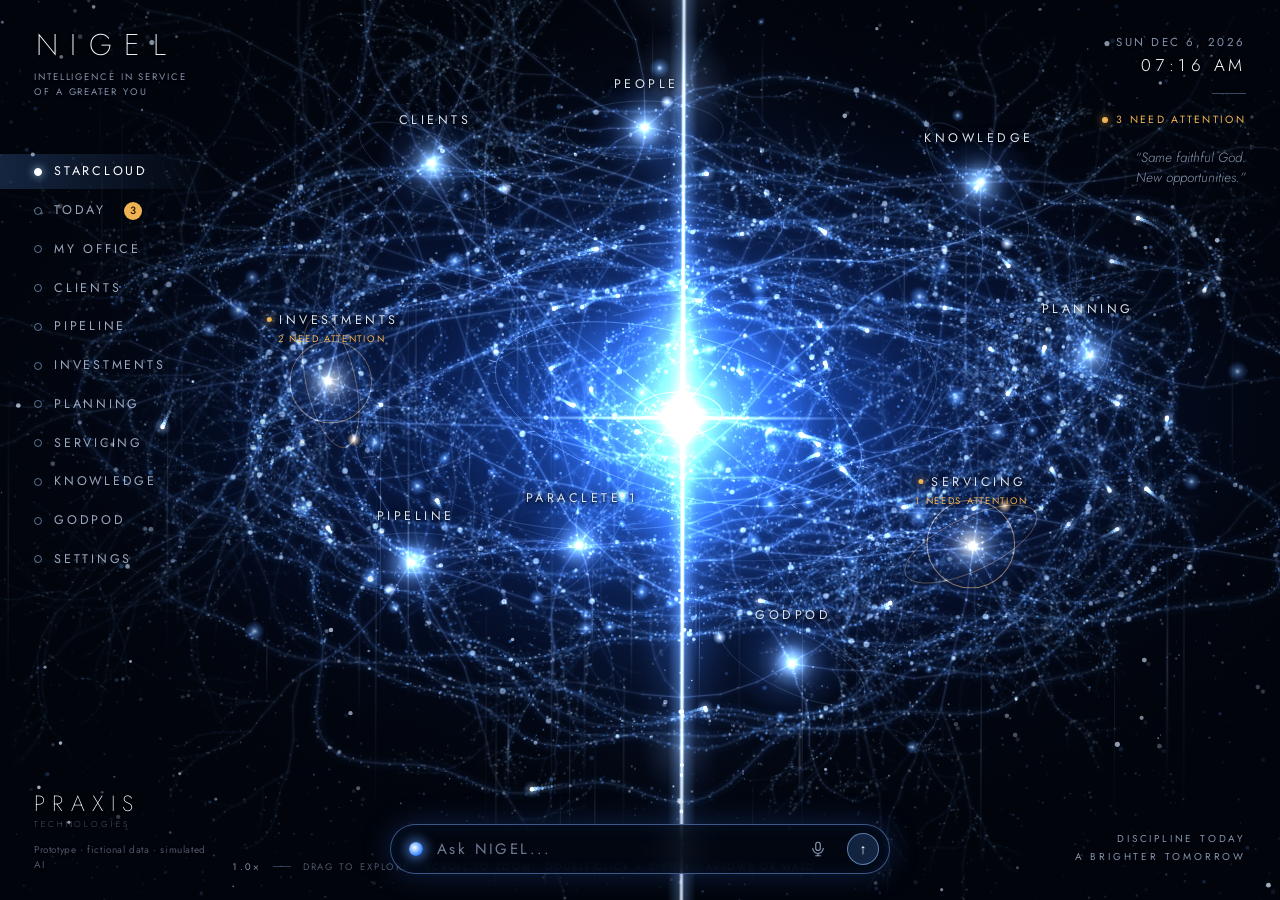
==== commit 20878b04: "Make the StarCloud an explorable map with a side drawer The field now plays like a game map while st" ====
--- a/nigel/index.html
+++ b/nigel/index.html
@@ -46,6 +46,13 @@
   <div class="quote">“Same faithful God.<br>New opportunities.”</div>
 </div>
 <div class="corner corner-br">Discipline today<br>A brighter tomorrow</div>
+<div class="hud" id="hud" aria-live="off">
+  <span class="hud-zoom" id="hud-zoom">1.0×</span>
+  <span class="hud-sep"></span>
+  <span class="hud-keys">Drag to explore · scroll to zoom · double-click a system · arrows or WASD</span>
+  <button class="hud-reset" id="hud-reset" hidden>Reset view <kbd>Home</kbd></button>
+</div>
+<div class="tip" id="tip" hidden></div>
 
 <main id="stage" class="stage" aria-live="polite"></main>
 
--- a/nigel/styles.css
+++ b/nigel/styles.css
@@ -33,7 +33,8 @@
 #starcloud { position: fixed; inset: 0; display: block; z-index: 0; }
 
 /* ---------- floating system labels ---------- */
-.labels { position: fixed; inset: 0; z-index: 2; pointer-events: none; }
+.labels { position: fixed; inset: 0; z-index: 2; pointer-events: none; clip-path: inset(0 0 0 var(--sidebar-w)); }
+body[data-panel] .labels, body[data-panel] .sats { clip-path: inset(0 var(--drawer-w, 0px) 0 var(--sidebar-w)); }
 .label {
   position: absolute; left: 0; top: 0; pointer-events: auto; cursor: pointer;
   background: none; border: 0; padding: 6px 8px; text-align: center;
@@ -51,8 +52,39 @@
 .label.is-amber .label-sub { display: block; }
 .label.is-amber .label-name::before { content: ''; display: inline-block; width: 5px; height: 5px; border-radius: 50%; background: var(--amber); box-shadow: 0 0 8px var(--amber); margin-right: 8px; vertical-align: 2px; }
 .label:hover .label-name, .label.is-focus .label-name { color: #fff; text-shadow: 0 0 12px rgba(140, 190, 255, 0.9), 0 1px 3px rgba(1, 4, 11, 0.9); }
-body[data-panel] .label { opacity: 0.3; }
-body[data-panel] .label.is-focus { opacity: 0.9; }
+body[data-panel] .label { opacity: 0.55; }
+body[data-panel] .label.is-focus { opacity: 1; }
+.label.is-hover .label-name { color: #fff; }
+
+/* satellites: sectors and records around a focused system */
+.sats { position: fixed; inset: 0; z-index: 2; pointer-events: none; clip-path: inset(0 0 0 var(--sidebar-w)); }
+.sat {
+  position: absolute; left: 0; top: 0; pointer-events: auto; cursor: pointer; background: none; border: 0; padding: 4px 6px;
+  display: flex; flex-direction: column; align-items: center; gap: 1px; transform: translate(-9999px, -9999px);
+  animation: fade-in .35s ease both;
+}
+@keyframes fade-in { from { opacity: 0; } to { opacity: 1; } }
+.sat-name { font-size: 10px; letter-spacing: 0.2em; text-transform: uppercase; color: rgba(214, 228, 255, 0.85); white-space: nowrap; text-shadow: 0 0 8px rgba(1, 4, 11, 0.95), 0 1px 2px rgba(1, 4, 11, 0.95); padding-left: 0.2em; }
+.sat-sub { font-size: 9px; letter-spacing: 0.12em; text-transform: uppercase; color: var(--ink-faint); white-space: nowrap; text-shadow: 0 0 8px rgba(1, 4, 11, 0.95); }
+.sat:hover .sat-name, .sat.is-current .sat-name { color: #fff; }
+.sat.is-amber .sat-name { color: var(--amber); } .sat.is-amber .sat-sub { color: var(--amber); }
+.sat.is-disabled { cursor: default; opacity: 0.45; }
+.sat.is-record .sat-name { letter-spacing: 0.12em; text-transform: none; font-size: 11px; }
+
+/* HUD line and hover tip */
+.hud { position: fixed; left: calc(var(--sidebar-w) + 20px); bottom: 26px; z-index: 4; display: flex; align-items: center; gap: 12px; font-size: 9.5px; letter-spacing: 0.2em; text-transform: uppercase; color: var(--ink-faint); text-shadow: 0 1px 3px rgba(1, 4, 11, 0.9); pointer-events: none; }
+.hud > * { pointer-events: auto; }
+.hud-zoom { color: var(--ink-dim); font-variant-numeric: tabular-nums; }
+.hud-sep { width: 18px; height: 1px; background: rgba(160, 200, 255, 0.3); }
+.hud-reset { border: 1px solid var(--line-strong); background: rgba(2, 7, 18, 0.6); color: var(--ink-dim); padding: 4px 10px; border-radius: 2px; cursor: pointer; font-size: 9.5px; letter-spacing: 0.2em; text-transform: uppercase; }
+.hud-reset:hover { color: #fff; }
+.hud kbd { font: inherit; opacity: 0.6; margin-left: 6px; }
+body:not([data-view="starcloud"]) .hud-keys { display: none; }
+.tip { position: fixed; z-index: 5; transform: translate(0, -100%); display: flex; flex-direction: column; gap: 3px; padding: 10px 12px; border-radius: 2px; background: rgba(2, 7, 18, 0.82); border: 1px solid var(--line-strong); border-left: 2px solid rgba(160, 205, 255, 0.8); pointer-events: none; min-width: 170px; animation: fade-in .18s ease both; }
+.tip-name { font-size: 11px; letter-spacing: 0.24em; text-transform: uppercase; color: #fff; }
+.tip-line { font-size: 12px; color: var(--ink-dim); font-weight: 300; }
+.tip-line.is-amber { color: var(--amber); }
+.tip-hint { font-size: 9px; letter-spacing: 0.2em; text-transform: uppercase; color: var(--ink-faint); margin-top: 4px; }
 
 /* ---------- sidebar (text only, over the field) ---------- */
 .sidebar {
@@ -104,39 +136,44 @@
 .quote { margin-top: 6px; font-style: italic; font-weight: 300; font-size: 13.5px; color: var(--ink-dim); line-height: 1.5; }
 .corner-br { right: 34px; bottom: 34px; font-size: 10px; letter-spacing: 0.28em; text-transform: uppercase; color: var(--ink-dim); text-align: right; line-height: 1.8; }
 body[data-panel] .quote, body[data-panel] .rule, body[data-panel] .corner-br { display: none; }
-body[data-panel] .corner-tr { top: 27px; flex-direction: row; align-items: center; gap: 18px; }
+body[data-panel] .corner-tr { top: 27px; right: calc(var(--drawer-w, 560px) + 28px); flex-direction: row; align-items: center; gap: 18px; }
 body[data-panel] .clock { display: flex; align-items: baseline; gap: 12px; }
 body[data-panel] .clock .time { font-size: 12px; margin: 0; }
-body[data-panel] .crumbs { max-width: none; margin-left: 0; padding-right: 440px; }
+body[data-panel] .convo { right: var(--drawer-w, 560px); }
+body[data-panel] .hud { right: calc(var(--drawer-w, 560px) + 24px); }
 
 /* ---------- stage / panels ---------- */
 .stage {
-  position: fixed; left: var(--sidebar-w); right: 0; top: 0; bottom: var(--convo-h); z-index: 3;
-  padding: 26px 34px 12px 12px; overflow: auto; pointer-events: none;
-}
+  position: fixed; right: 0; top: 0; bottom: 0; width: var(--drawer-w, 560px); z-index: 3;
+  padding: 24px 24px 110px; overflow: auto; pointer-events: none;
+  background: linear-gradient(90deg, rgba(1, 4, 11, 0) 0, rgba(1, 4, 11, 0.55) 40px, rgba(1, 4, 11, 0.72) 100%);
+  transform: translateX(24px); opacity: 0; transition: transform .35s cubic-bezier(.2,.8,.2,1), opacity .3s ease;
+}
+body[data-panel] .stage { transform: none; opacity: 1; }
+body:not([data-panel]) .stage { display: none; }
 .stage > * { pointer-events: auto; }
-.crumbs { display: flex; align-items: center; gap: 10px; margin: 0 auto 14px; max-width: 1120px; min-width: 0; overflow: hidden; }
+.crumbs { display: flex; align-items: center; gap: 10px; margin: 0 0 14px; min-width: 0; overflow: hidden; }
 .crumb {
   border: 0; background: none; padding: 4px 2px; cursor: pointer; white-space: nowrap;
   color: var(--ink-dim); font-size: 10.5px; letter-spacing: 0.22em; text-transform: uppercase; text-shadow: 0 1px 3px rgba(1, 4, 11, 0.9);
 }
 .crumb:hover { color: #fff; }
-.crumb.is-current { color: #fff; cursor: default; }
+.crumb.is-current { color: #fff; cursor: default; min-width: 0; overflow: hidden; text-overflow: ellipsis; }
 .crumb-sep { color: var(--ink-faint); font-size: 10px; }
 .panel {
-  margin: 0 auto; max-width: 1120px; border-radius: 4px;
+  margin: 0; border-radius: 4px;
   background: var(--glass); border: 1px solid var(--line);
   backdrop-filter: blur(14px); -webkit-backdrop-filter: blur(14px);
   box-shadow: 0 30px 80px rgba(0, 0, 0, 0.5);
   animation: panel-in .38s cubic-bezier(.2,.8,.2,1) both;
 }
 @keyframes panel-in { from { opacity: 0; transform: translateY(12px); } to { opacity: 1; transform: none; } }
-.panel-head { display: flex; align-items: flex-end; justify-content: space-between; gap: 16px; padding: 26px 30px 18px; border-bottom: 1px solid var(--line); }
+.panel-head { display: flex; align-items: flex-end; justify-content: space-between; gap: 16px; padding: 22px 24px 16px; border-bottom: 1px solid var(--line); flex-wrap: wrap; }
 .panel-head h1 { font-size: 26px; font-weight: 300; letter-spacing: 0.04em; text-wrap: balance; }
 .panel-head h1 small { display: block; font-size: 10.5px; letter-spacing: 0.24em; text-transform: uppercase; color: var(--ink-dim); font-weight: 400; margin-bottom: 8px; }
 .panel-head .lede { margin: 6px 0 0; color: var(--ink-dim); font-size: 13.5px; max-width: 64ch; font-weight: 300; }
-.panel-body { padding: 20px 30px 26px; }
-.grid { display: grid; gap: 10px; grid-template-columns: repeat(auto-fill, minmax(240px, 1fr)); }
+.panel-body { padding: 18px 24px 24px; }
+.grid { display: grid; gap: 10px; grid-template-columns: repeat(auto-fill, minmax(210px, 1fr)); }
 .tile {
   display: flex; flex-direction: column; gap: 6px; text-align: left; padding: 16px 16px 14px; border-radius: 3px; cursor: pointer;
   background: rgba(91, 156, 255, 0.04); border: 1px solid var(--line); color: var(--ink);
@@ -161,8 +198,8 @@
   transition: background .18s ease, border-color .18s ease;
 }
 .row:hover { background: rgba(91, 156, 255, 0.1); border-color: var(--line-strong); }
-.row-title { font-size: 15px; }
-.row-sub { color: var(--ink-dim); font-size: 12.5px; margin-top: 2px; font-weight: 300; }
+.row-title { font-size: 15px; display: block; }
+.row-sub { color: var(--ink-dim); font-size: 12.5px; margin-top: 2px; font-weight: 300; display: block; }
 .row-meta { text-align: right; font-size: 12px; color: var(--ink-dim); }
 .stage-tag { display: inline-block; padding: 3px 9px; border-radius: 2px; font-size: 9.5px; letter-spacing: 0.18em; text-transform: uppercase; border: 1px solid var(--line-strong); color: var(--ink-dim); }
 .stage-tag.is-live { border-color: rgba(91, 156, 255, 0.7); color: var(--blue); }
@@ -212,7 +249,7 @@
 .step.is-done .k { background: var(--blue); color: #01040b; border-color: transparent; }
 .step.is-current { color: #fff; border-color: rgba(200, 225, 255, 0.7); background: rgba(91, 156, 255, 0.1); }
 .step.is-current .k { background: #fff; color: #01040b; border-color: transparent; box-shadow: 0 0 10px rgba(200, 225, 255, 0.8); }
-.two-col { display: grid; grid-template-columns: minmax(0, 1.1fr) minmax(0, 1fr); gap: 16px; }
+.two-col { display: grid; grid-template-columns: 1fr; gap: 16px; }
 .card { border-radius: 3px; border: 1px solid var(--line); background: rgba(91, 156, 255, 0.03); padding: 18px 20px; }
 .card h3 { font-size: 10.5px; letter-spacing: 0.24em; text-transform: uppercase; color: var(--ink-dim); font-weight: 400; margin-bottom: 14px; }
 .kv { display: grid; grid-template-columns: 130px 1fr; gap: 8px 14px; font-size: 13.5px; margin: 0; }
@@ -312,7 +349,11 @@
   .clock .date { font-size: 9.5px; } .clock .time { font-size: 14px; }
   .quote, .rule, .corner-br { display: none; }
   .attn { font-size: 9.5px; }
-  .stage { padding: 66px 16px 8px; }
+  .stage { width: 100%; padding: 66px 16px 110px; background: rgba(1, 4, 11, 0.7); }
+  body[data-panel] .convo { right: 0; }
+  body[data-panel] .corner-tr { right: 16px; }
+  .hud { left: 16px; bottom: 96px; } .hud-keys { display: none; } .tip { display: none; }
+  body[data-panel] .hud { display: none; }
   .crumbs { margin-bottom: 10px; }
   body[data-panel] .crumbs { padding-right: 0; }
   body[data-panel] .corner-tr { top: 14px; flex-direction: column; align-items: flex-end; gap: 4px; }
@@ -342,3 +383,26 @@
   .panel, .convo-log, .modal-card, .toast { animation: none; }
   .pstep.is-active .pd, .memo.is-typing::after { animation: none; }
 }
+
+/* ---------- ambient motion ---------- */
+@keyframes label-glow { 0%, 100% { text-shadow: 0 0 10px rgba(1, 4, 11, 0.9), 0 1px 3px rgba(1, 4, 11, 0.9), 0 0 0 rgba(140, 190, 255, 0); } 50% { text-shadow: 0 0 10px rgba(1, 4, 11, 0.9), 0 1px 3px rgba(1, 4, 11, 0.9), 0 0 14px rgba(140, 190, 255, 0.75); } }
+.label-name { animation: label-glow 5.5s ease-in-out infinite; }
+.label:nth-child(2n) .label-name { animation-delay: -1.8s; } .label:nth-child(3n) .label-name { animation-delay: -3.4s; }
+@keyframes orb-breathe { 0%, 100% { box-shadow: 0 0 12px 3px rgba(91, 156, 255, 0.7), 0 0 0 0 rgba(91, 156, 255, 0.5); } 50% { box-shadow: 0 0 18px 5px rgba(91, 156, 255, 0.9), 0 0 0 9px rgba(91, 156, 255, 0); } }
+.convo-orb { animation: orb-breathe 2.8s ease-in-out infinite; }
+@keyframes bar-glow { 0%, 100% { box-shadow: 0 0 30px rgba(60, 120, 240, 0.25), inset 0 0 18px rgba(60, 120, 240, 0.12); } 50% { box-shadow: 0 0 44px rgba(60, 120, 240, 0.42), inset 0 0 24px rgba(60, 120, 240, 0.18); } }
+.convo-bar { animation: bar-glow 4s ease-in-out infinite; }
+@keyframes dot-pulse { 0%, 100% { box-shadow: 0 0 8px currentColor; opacity: 1; } 50% { box-shadow: 0 0 14px currentColor; opacity: 0.6; } }
+.attn-dot, .nav-item.is-active::before { animation: dot-pulse 2.2s ease-in-out infinite; color: var(--amber); }
+.nav-item.is-active::before { color: #fff; }
+@keyframes badge-pulse { 0%, 100% { box-shadow: 0 0 6px rgba(240, 179, 82, 0.6); } 50% { box-shadow: 0 0 14px rgba(240, 179, 82, 0.95); } }
+.badge { animation: badge-pulse 2.2s ease-in-out infinite; }
+@keyframes rise { from { opacity: 0; transform: translateY(6px); } to { opacity: 1; transform: none; } }
+.sidebar .nav-item { animation: rise .6s ease both; }
+.sidebar .nav-item:nth-child(1) { animation-delay: .2s; } .sidebar .nav-item:nth-child(2) { animation-delay: .27s; } .sidebar .nav-item:nth-child(3) { animation-delay: .34s; } .sidebar .nav-item:nth-child(4) { animation-delay: .41s; } .sidebar .nav-item:nth-child(5) { animation-delay: .48s; } .sidebar .nav-item:nth-child(6) { animation-delay: .55s; } .sidebar .nav-item:nth-child(7) { animation-delay: .62s; } .sidebar .nav-item:nth-child(8) { animation-delay: .69s; } .sidebar .nav-item:nth-child(9) { animation-delay: .76s; } .sidebar .nav-item:nth-child(10) { animation-delay: .83s; } .sidebar .nav-item:nth-child(11) { animation-delay: .9s; }
+.brand, .sidebar-foot, .corner, .convo-bar { animation-name: rise; animation-duration: .9s; animation-fill-mode: both; animation-timing-function: ease; }
+.convo-bar { animation: rise .9s ease both, bar-glow 4s ease-in-out 1s infinite; }
+.corner { animation-delay: .5s; } .sidebar-foot { animation-delay: .7s; }
+@media (prefers-reduced-motion: reduce) {
+  .label-name, .convo-orb, .convo-bar, .attn-dot, .nav-item.is-active::before, .badge, .sidebar .nav-item, .brand, .sidebar-foot, .corner { animation: none; }
+}
